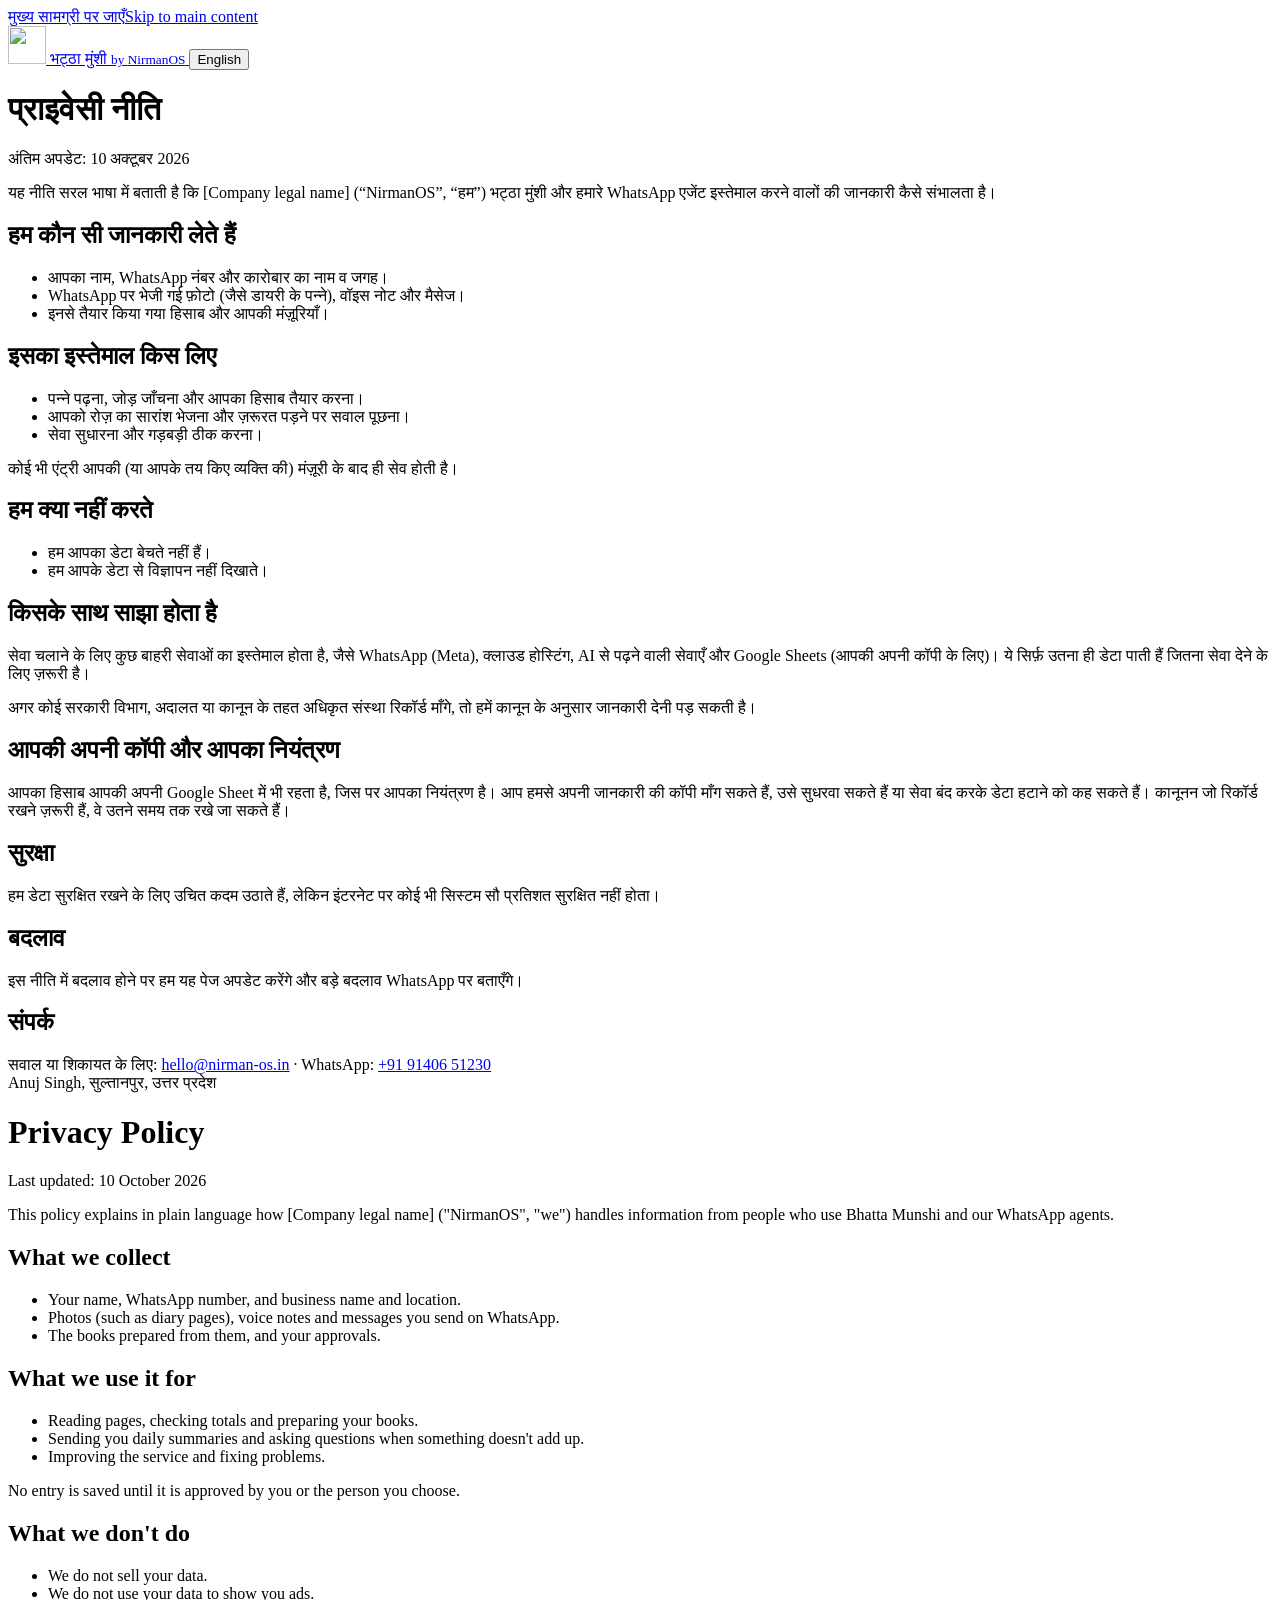
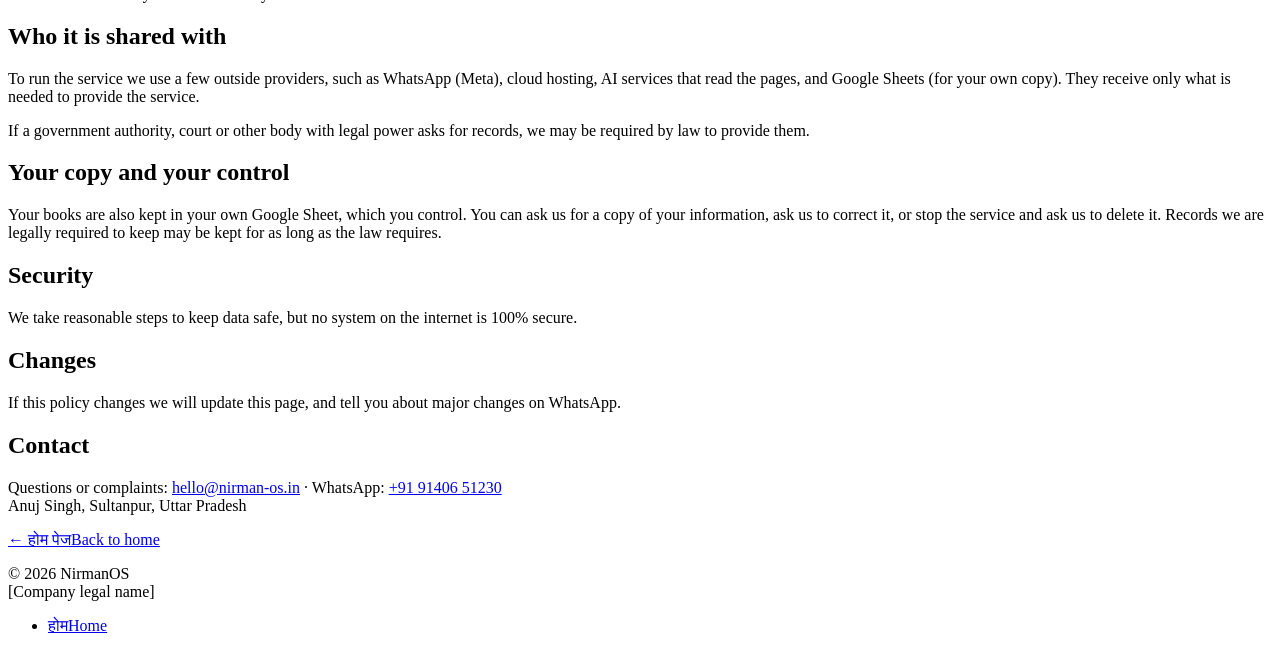
==== privacy.html @ cc859ff1 "Add files via upload" ====
<!doctype html>
<html lang="hi">
<head>
<meta charset="utf-8">
<meta name="viewport" content="width=device-width, initial-scale=1">
<title>Privacy Policy · Bhatta Munshi by NirmanOS</title>
<meta name="description" content="How NirmanOS handles the data of Bhatta Munshi users, in plain language.">
<link rel="canonical" href="https://nirman-os.in/privacy.html">
<link rel="icon" type="image/svg+xml" href="favicon.svg">
<meta property="og:type" content="website">
<meta property="og:site_name" content="NirmanOS">
<meta property="og:title" content="Privacy Policy · Bhatta Munshi by NirmanOS">
<meta property="og:url" content="https://nirman-os.in/privacy.html">
<meta property="og:image" content="https://nirman-os.in/og-image.png">
<link rel="preconnect" href="https://fonts.googleapis.com">
<link rel="preconnect" href="https://fonts.gstatic.com" crossorigin>
<link href="https://fonts.googleapis.com/css2?family=Noto+Sans+Devanagari:wght@400;600;700;800&display=swap" rel="stylesheet">
<link rel="stylesheet" href="style.css">
</head>
<body data-page-title-hi="प्राइवेसी नीति" data-page-title-en="Privacy Policy">
<a class="skip" href="#main"><span data-lang="hi">मुख्य सामग्री पर जाएँ</span><span data-lang="en">Skip to main content</span></a>
<header class="site-header">
  <nav class="container nav" aria-label="Main">
    <a class="brand" href="index.html" aria-label="Home">
      <img src="logo.svg" alt="" width="38" height="38">
      <span><span data-cfg="product">भट्ठा मुंशी</span> <small class="by">by <span data-cfg="company">NirmanOS</span></small></span>
    </a>
    <button id="lang-toggle" class="lang-toggle" type="button" aria-label="Switch to English">English</button>
  </nav>
</header>
<main id="main" class="doc">

<div data-lang="hi">
<h1>प्राइवेसी नीति</h1>
<p class="updated">अंतिम अपडेट: 10 अक्टूबर 2026</p>
<p>यह नीति सरल भाषा में बताती है कि <span data-cfg="legalName">[Company legal name]</span> (“NirmanOS”, “हम”) भट्ठा मुंशी और हमारे WhatsApp एजेंट इस्तेमाल करने वालों की जानकारी कैसे संभालता है।</p>
<h2>हम कौन सी जानकारी लेते हैं</h2>
<ul>
<li>आपका नाम, WhatsApp नंबर और कारोबार का नाम व जगह।</li>
<li>WhatsApp पर भेजी गई फ़ोटो (जैसे डायरी के पन्ने), वॉइस नोट और मैसेज।</li>
<li>इनसे तैयार किया गया हिसाब और आपकी मंज़ूरियाँ।</li>
</ul>
<h2>इसका इस्तेमाल किस लिए</h2>
<ul>
<li>पन्ने पढ़ना, जोड़ जाँचना और आपका हिसाब तैयार करना।</li>
<li>आपको रोज़ का सारांश भेजना और ज़रूरत पड़ने पर सवाल पूछना।</li>
<li>सेवा सुधारना और गड़बड़ी ठीक करना।</li>
</ul>
<p>कोई भी एंट्री आपकी (या आपके तय किए व्यक्ति की) मंज़ूरी के बाद ही सेव होती है।</p>
<h2>हम क्या नहीं करते</h2>
<ul>
<li>हम आपका डेटा बेचते नहीं हैं।</li>
<li>हम आपके डेटा से विज्ञापन नहीं दिखाते।</li>
</ul>
<h2>किसके साथ साझा होता है</h2>
<p>सेवा चलाने के लिए कुछ बाहरी सेवाओं का इस्तेमाल होता है, जैसे WhatsApp (Meta), क्लाउड होस्टिंग, AI से पढ़ने वाली सेवाएँ और Google Sheets (आपकी अपनी कॉपी के लिए)। ये सिर्फ़ उतना ही डेटा पाती हैं जितना सेवा देने के लिए ज़रूरी है।</p>
<p>अगर कोई सरकारी विभाग, अदालत या कानून के तहत अधिकृत संस्था रिकॉर्ड माँगे, तो हमें कानून के अनुसार जानकारी देनी पड़ सकती है।</p>
<h2>आपकी अपनी कॉपी और आपका नियंत्रण</h2>
<p>आपका हिसाब आपकी अपनी Google Sheet में भी रहता है, जिस पर आपका नियंत्रण है। आप हमसे अपनी जानकारी की कॉपी माँग सकते हैं, उसे सुधरवा सकते हैं या सेवा बंद करके डेटा हटाने को कह सकते हैं। कानूनन जो रिकॉर्ड रखने ज़रूरी हैं, वे उतने समय तक रखे जा सकते हैं।</p>
<h2>सुरक्षा</h2>
<p>हम डेटा सुरक्षित रखने के लिए उचित कदम उठाते हैं, लेकिन इंटरनेट पर कोई भी सिस्टम सौ प्रतिशत सुरक्षित नहीं होता।</p>
<h2>बदलाव</h2>
<p>इस नीति में बदलाव होने पर हम यह पेज अपडेट करेंगे और बड़े बदलाव WhatsApp पर बताएँगे।</p>
<h2>संपर्क</h2>
<p>सवाल या शिकायत के लिए: <a data-mail href="mailto:hello@nirman-os.in" data-cfg="email">hello@nirman-os.in</a> · WhatsApp: <a data-wa href="https://wa.me/919140651230" data-cfg="whatsapp">+91 91406 51230</a><br><span data-cfg="founder">Anuj Singh</span>, <span data-cfg="location">सुल्तानपुर, उत्तर प्रदेश</span></p>
</div>

<div data-lang="en">
<h1>Privacy Policy</h1>
<p class="updated">Last updated: 10 October 2026</p>
<p>This policy explains in plain language how <span data-cfg="legalName">[Company legal name]</span> ("NirmanOS", "we") handles information from people who use Bhatta Munshi and our WhatsApp agents.</p>
<h2>What we collect</h2>
<ul>
<li>Your name, WhatsApp number, and business name and location.</li>
<li>Photos (such as diary pages), voice notes and messages you send on WhatsApp.</li>
<li>The books prepared from them, and your approvals.</li>
</ul>
<h2>What we use it for</h2>
<ul>
<li>Reading pages, checking totals and preparing your books.</li>
<li>Sending you daily summaries and asking questions when something doesn't add up.</li>
<li>Improving the service and fixing problems.</li>
</ul>
<p>No entry is saved until it is approved by you or the person you choose.</p>
<h2>What we don't do</h2>
<ul>
<li>We do not sell your data.</li>
<li>We do not use your data to show you ads.</li>
</ul>
<h2>Who it is shared with</h2>
<p>To run the service we use a few outside providers, such as WhatsApp (Meta), cloud hosting, AI services that read the pages, and Google Sheets (for your own copy). They receive only what is needed to provide the service.</p>
<p>If a government authority, court or other body with legal power asks for records, we may be required by law to provide them.</p>
<h2>Your copy and your control</h2>
<p>Your books are also kept in your own Google Sheet, which you control. You can ask us for a copy of your information, ask us to correct it, or stop the service and ask us to delete it. Records we are legally required to keep may be kept for as long as the law requires.</p>
<h2>Security</h2>
<p>We take reasonable steps to keep data safe, but no system on the internet is 100% secure.</p>
<h2>Changes</h2>
<p>If this policy changes we will update this page, and tell you about major changes on WhatsApp.</p>
<h2>Contact</h2>
<p>Questions or complaints: <a data-mail href="mailto:hello@nirman-os.in" data-cfg="email">hello@nirman-os.in</a> · WhatsApp: <a data-wa href="https://wa.me/919140651230" data-cfg="whatsapp">+91 91406 51230</a><br><span data-cfg="founder">Anuj Singh</span>, <span data-cfg="location">Sultanpur, Uttar Pradesh</span></p>
</div>
<p><a href="index.html">← <span data-lang="hi">होम पेज</span><span data-lang="en">Back to home</span></a></p>
</main>
<footer class="site-footer">
  <div class="container footer-grid">
    <div>
      <div>© <span data-cfg="year">2026</span> <span data-cfg="company">NirmanOS</span></div>
      <div><span data-cfg="legalName">[Company legal name]</span></div>
    </div>
    <ul class="footer-links"><li><a href="index.html"><span data-lang="hi">होम</span><span data-lang="en">Home</span></a></li></ul>
  </div>
</footer>
<script src="script.js"></script>
</body>
</html>
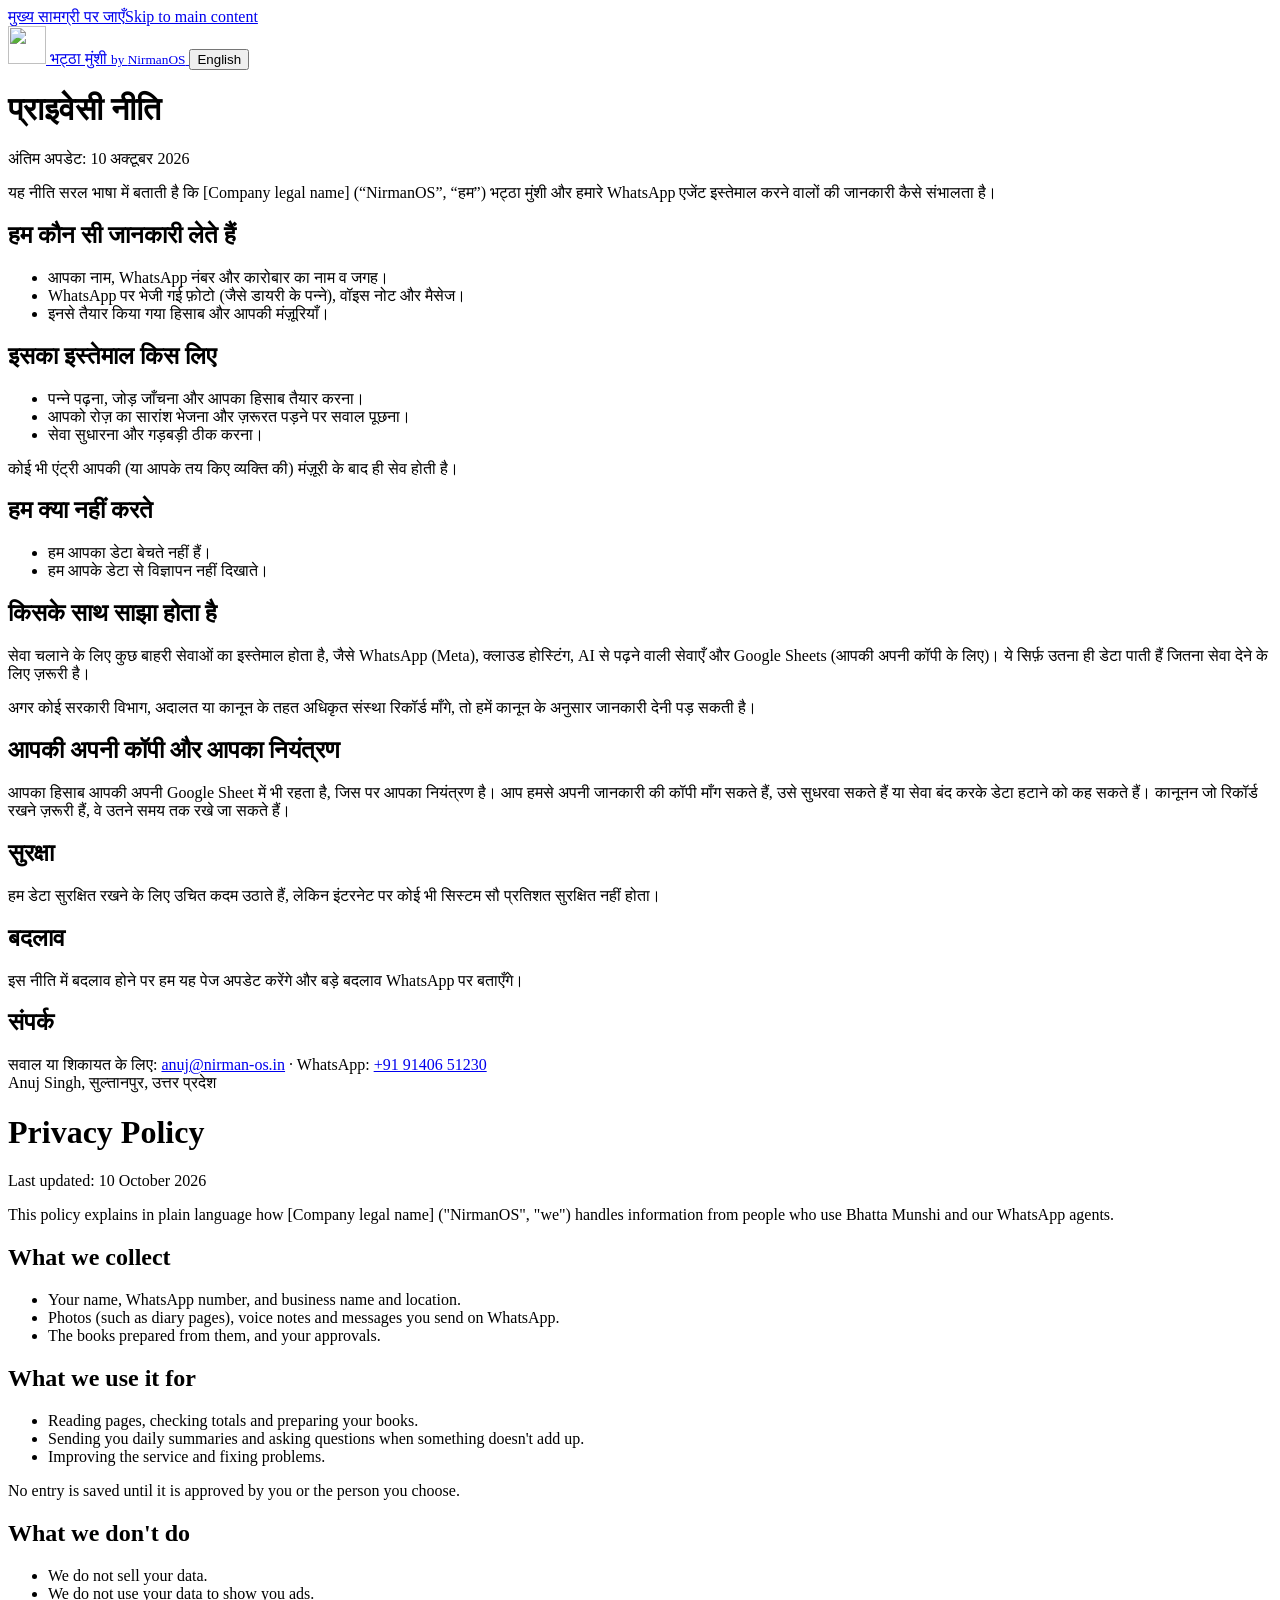
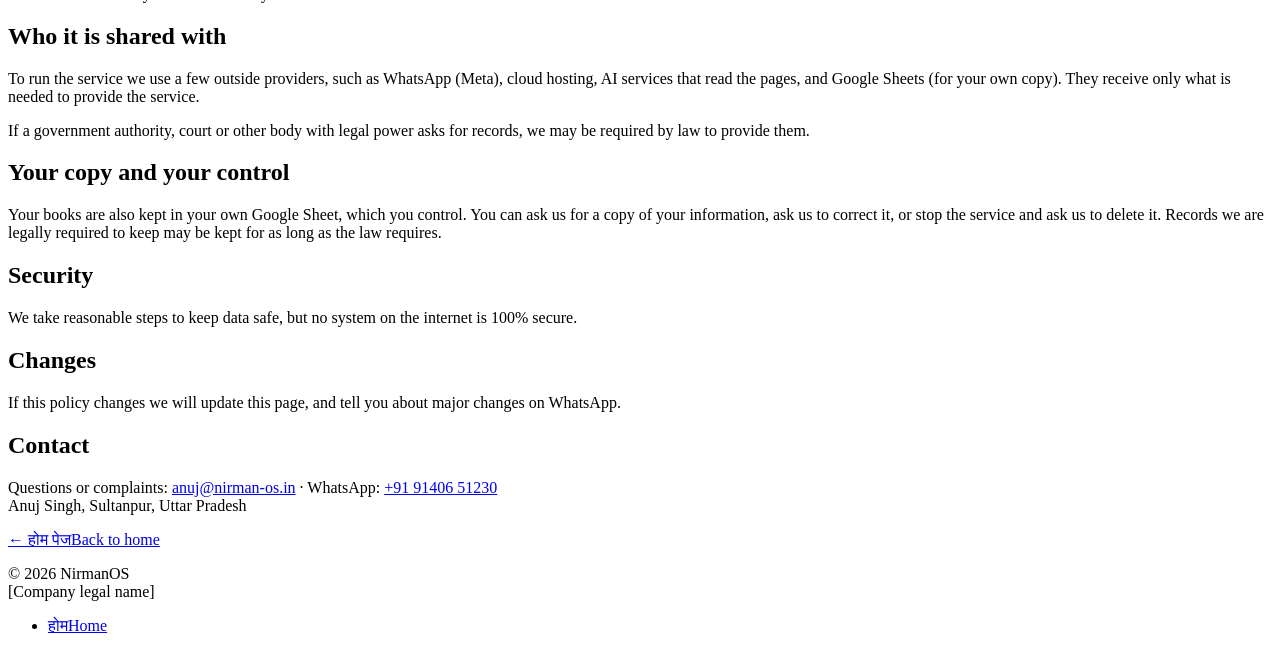
==== commit ec007687: "Add files via upload" ====
--- a/privacy.html
+++ b/privacy.html
@@ -62,7 +62,7 @@
 <h2>बदलाव</h2>
 <p>इस नीति में बदलाव होने पर हम यह पेज अपडेट करेंगे और बड़े बदलाव WhatsApp पर बताएँगे।</p>
 <h2>संपर्क</h2>
-<p>सवाल या शिकायत के लिए: <a data-mail href="mailto:hello@nirman-os.in" data-cfg="email">hello@nirman-os.in</a> · WhatsApp: <a data-wa href="https://wa.me/919140651230" data-cfg="whatsapp">+91 91406 51230</a><br><span data-cfg="founder">Anuj Singh</span>, <span data-cfg="location">सुल्तानपुर, उत्तर प्रदेश</span></p>
+<p>सवाल या शिकायत के लिए: <a data-mail href="mailto:anuj@nirman-os.in" data-cfg="email">anuj@nirman-os.in</a> · WhatsApp: <a data-wa href="https://wa.me/919140651230" data-cfg="whatsapp">+91 91406 51230</a><br><span data-cfg="founder">Anuj Singh</span>, <span data-cfg="location">सुल्तानपुर, उत्तर प्रदेश</span></p>
 </div>
 
 <div data-lang="en">
@@ -97,7 +97,7 @@
 <h2>Changes</h2>
 <p>If this policy changes we will update this page, and tell you about major changes on WhatsApp.</p>
 <h2>Contact</h2>
-<p>Questions or complaints: <a data-mail href="mailto:hello@nirman-os.in" data-cfg="email">hello@nirman-os.in</a> · WhatsApp: <a data-wa href="https://wa.me/919140651230" data-cfg="whatsapp">+91 91406 51230</a><br><span data-cfg="founder">Anuj Singh</span>, <span data-cfg="location">Sultanpur, Uttar Pradesh</span></p>
+<p>Questions or complaints: <a data-mail href="mailto:anuj@nirman-os.in" data-cfg="email">anuj@nirman-os.in</a> · WhatsApp: <a data-wa href="https://wa.me/919140651230" data-cfg="whatsapp">+91 91406 51230</a><br><span data-cfg="founder">Anuj Singh</span>, <span data-cfg="location">Sultanpur, Uttar Pradesh</span></p>
 </div>
 <p><a href="index.html">← <span data-lang="hi">होम पेज</span><span data-lang="en">Back to home</span></a></p>
 </main>
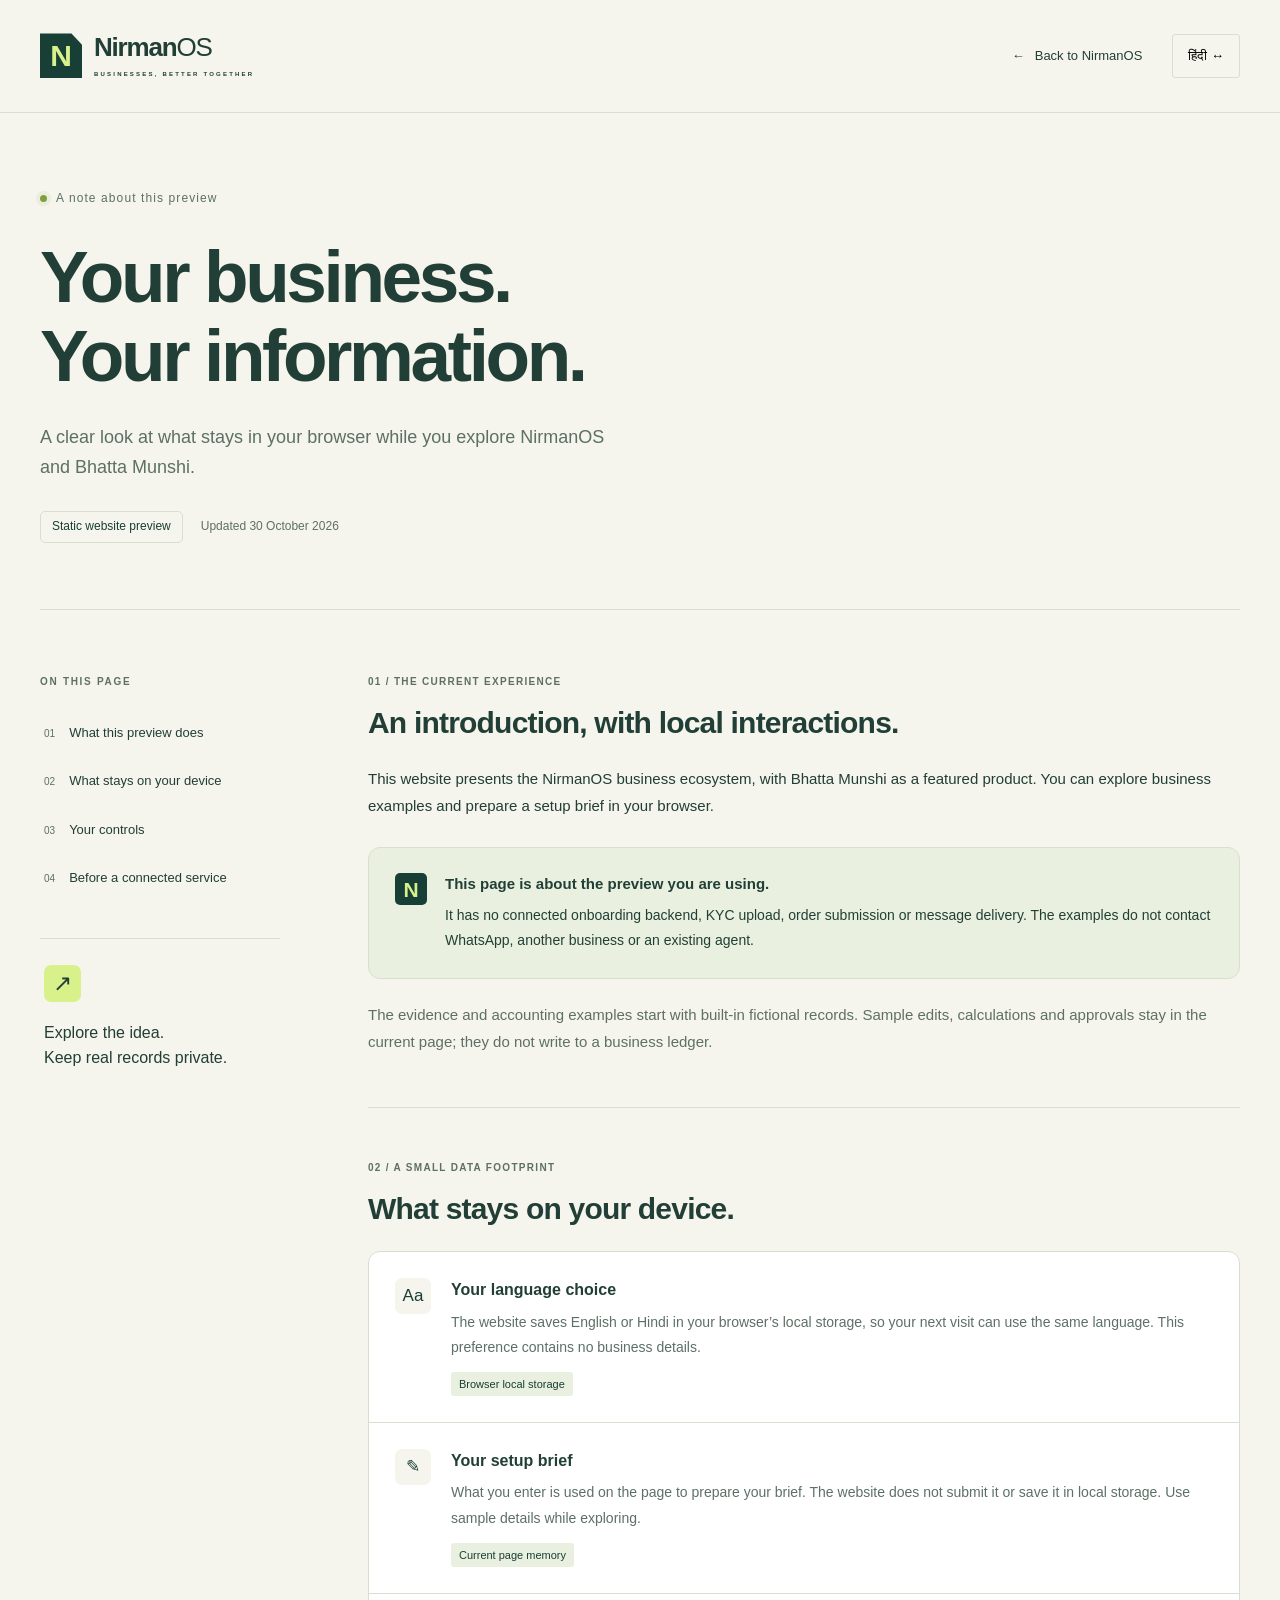
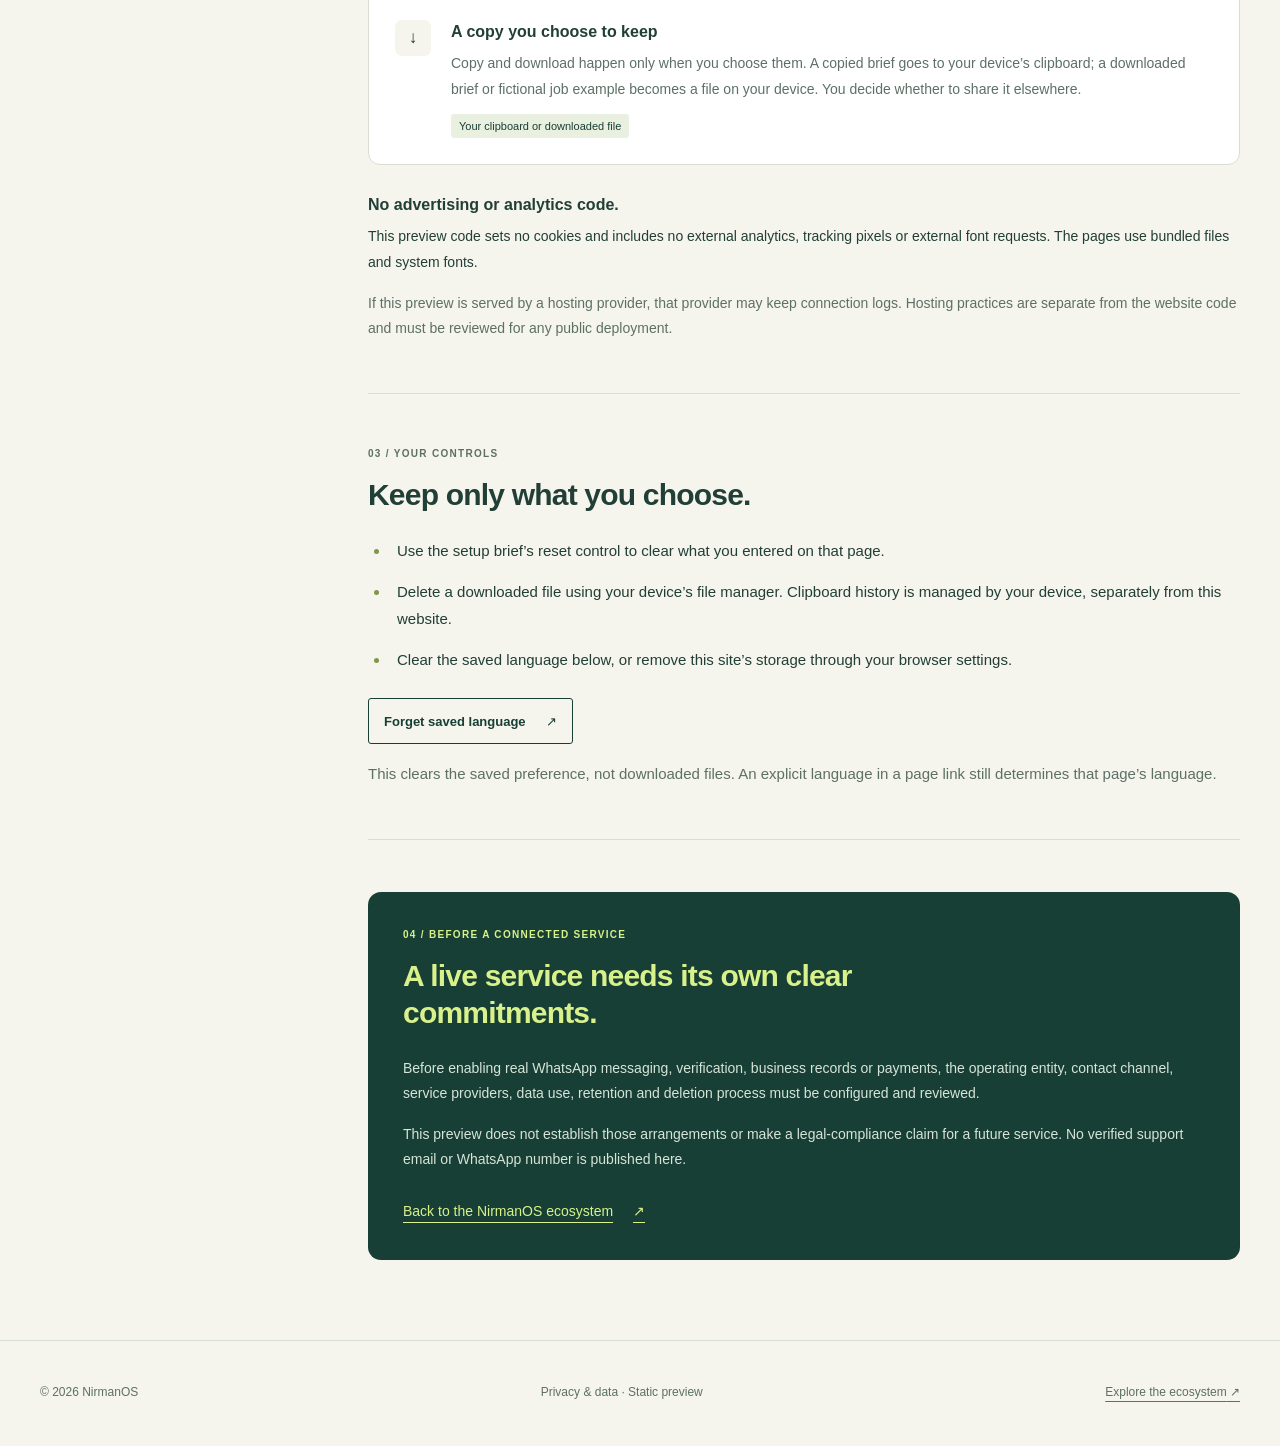
==== commit 75921981: "Add files via upload" ====
--- a/privacy.html
+++ b/privacy.html
@@ -1,115 +1,96 @@
 <!doctype html>
-<html lang="hi">
+<html lang="en">
 <head>
-<meta charset="utf-8">
-<meta name="viewport" content="width=device-width, initial-scale=1">
-<title>Privacy Policy · Bhatta Munshi by NirmanOS</title>
-<meta name="description" content="How NirmanOS handles the data of Bhatta Munshi users, in plain language.">
-<link rel="canonical" href="https://nirman-os.in/privacy.html">
-<link rel="icon" type="image/svg+xml" href="favicon.svg">
-<meta property="og:type" content="website">
-<meta property="og:site_name" content="NirmanOS">
-<meta property="og:title" content="Privacy Policy · Bhatta Munshi by NirmanOS">
-<meta property="og:url" content="https://nirman-os.in/privacy.html">
-<meta property="og:image" content="https://nirman-os.in/og-image.png">
-<link rel="preconnect" href="https://fonts.googleapis.com">
-<link rel="preconnect" href="https://fonts.gstatic.com" crossorigin>
-<link href="https://fonts.googleapis.com/css2?family=Noto+Sans+Devanagari:wght@400;600;700;800&display=swap" rel="stylesheet">
-<link rel="stylesheet" href="style.css">
+  <meta charset="utf-8">
+  <meta name="viewport" content="width=device-width, initial-scale=1">
+  <meta name="description" content="A plain-language guide to data in the NirmanOS static preview: a saved language preference, local setup briefs and fictional examples.">
+  <meta name="theme-color" content="#173f35">
+  <title>Privacy &amp; your data · NirmanOS</title>
+  <link rel="icon" type="image/svg+xml" href="favicon.svg">
+  <link rel="stylesheet" href="privacy.css">
+  <script src="privacy.js" defer></script>
 </head>
-<body data-page-title-hi="प्राइवेसी नीति" data-page-title-en="Privacy Policy">
-<a class="skip" href="#main"><span data-lang="hi">मुख्य सामग्री पर जाएँ</span><span data-lang="en">Skip to main content</span></a>
-<header class="site-header">
-  <nav class="container nav" aria-label="Main">
-    <a class="brand" href="index.html" aria-label="Home">
-      <img src="logo.svg" alt="" width="38" height="38">
-      <span><span data-cfg="product">भट्ठा मुंशी</span> <small class="by">by <span data-cfg="company">NirmanOS</span></small></span>
-    </a>
-    <button id="lang-toggle" class="lang-toggle" type="button" aria-label="Switch to English">English</button>
-  </nav>
-</header>
-<main id="main" class="doc">
+<body>
+  <a class="skip-link" href="#main"><span data-lang="en">Skip to content</span><span data-lang="hi">मुख्य सामग्री पर जाएँ</span></a>
+  <header class="site-header">
+    <div class="header-inner">
+      <a class="brand" href="index.html?lang=en" data-home aria-label="NirmanOS home">
+        <span class="brand-mark" aria-hidden="true">N</span>
+        <span class="brand-word">Nirman<span>OS</span><small data-lang="en">BUSINESSES, BETTER TOGETHER</small><small data-lang="hi">साथ बढ़ें, कारोबार बढ़ाएँ</small></span>
+      </a>
+      <nav class="header-actions" aria-label="Page navigation" data-nav-label>
+        <a class="home-link" href="index.html?lang=en" data-home><span aria-hidden="true">←</span> <span data-lang="en">Back to NirmanOS</span><span data-lang="hi">NirmanOS पर लौटें</span></a>
+        <button id="lang-toggle" class="language-button" type="button" aria-label="हिंदी में देखें">हिंदी <span aria-hidden="true">↔</span></button>
+      </nav>
+    </div>
+  </header>
 
-<div data-lang="hi">
-<h1>प्राइवेसी नीति</h1>
-<p class="updated">अंतिम अपडेट: 10 अक्टूबर 2026</p>
-<p>यह नीति सरल भाषा में बताती है कि <span data-cfg="legalName">[Company legal name]</span> (“NirmanOS”, “हम”) भट्ठा मुंशी और हमारे WhatsApp एजेंट इस्तेमाल करने वालों की जानकारी कैसे संभालता है।</p>
-<h2>हम कौन सी जानकारी लेते हैं</h2>
-<ul>
-<li>आपका नाम, WhatsApp नंबर और कारोबार का नाम व जगह।</li>
-<li>WhatsApp पर भेजी गई फ़ोटो (जैसे डायरी के पन्ने), वॉइस नोट और मैसेज।</li>
-<li>इनसे तैयार किया गया हिसाब और आपकी मंज़ूरियाँ।</li>
-</ul>
-<h2>इसका इस्तेमाल किस लिए</h2>
-<ul>
-<li>पन्ने पढ़ना, जोड़ जाँचना और आपका हिसाब तैयार करना।</li>
-<li>आपको रोज़ का सारांश भेजना और ज़रूरत पड़ने पर सवाल पूछना।</li>
-<li>सेवा सुधारना और गड़बड़ी ठीक करना।</li>
-</ul>
-<p>कोई भी एंट्री आपकी (या आपके तय किए व्यक्ति की) मंज़ूरी के बाद ही सेव होती है।</p>
-<h2>हम क्या नहीं करते</h2>
-<ul>
-<li>हम आपका डेटा बेचते नहीं हैं।</li>
-<li>हम आपके डेटा से विज्ञापन नहीं दिखाते।</li>
-</ul>
-<h2>किसके साथ साझा होता है</h2>
-<p>सेवा चलाने के लिए कुछ बाहरी सेवाओं का इस्तेमाल होता है, जैसे WhatsApp (Meta), क्लाउड होस्टिंग, AI से पढ़ने वाली सेवाएँ और Google Sheets (आपकी अपनी कॉपी के लिए)। ये सिर्फ़ उतना ही डेटा पाती हैं जितना सेवा देने के लिए ज़रूरी है।</p>
-<p>अगर कोई सरकारी विभाग, अदालत या कानून के तहत अधिकृत संस्था रिकॉर्ड माँगे, तो हमें कानून के अनुसार जानकारी देनी पड़ सकती है।</p>
-<h2>आपकी अपनी कॉपी और आपका नियंत्रण</h2>
-<p>आपका हिसाब आपकी अपनी Google Sheet में भी रहता है, जिस पर आपका नियंत्रण है। आप हमसे अपनी जानकारी की कॉपी माँग सकते हैं, उसे सुधरवा सकते हैं या सेवा बंद करके डेटा हटाने को कह सकते हैं। कानूनन जो रिकॉर्ड रखने ज़रूरी हैं, वे उतने समय तक रखे जा सकते हैं।</p>
-<h2>सुरक्षा</h2>
-<p>हम डेटा सुरक्षित रखने के लिए उचित कदम उठाते हैं, लेकिन इंटरनेट पर कोई भी सिस्टम सौ प्रतिशत सुरक्षित नहीं होता।</p>
-<h2>बदलाव</h2>
-<p>इस नीति में बदलाव होने पर हम यह पेज अपडेट करेंगे और बड़े बदलाव WhatsApp पर बताएँगे।</p>
-<h2>संपर्क</h2>
-<p>सवाल या शिकायत के लिए: <a data-mail href="mailto:anuj@nirman-os.in" data-cfg="email">anuj@nirman-os.in</a> · WhatsApp: <a data-wa href="https://wa.me/919140651230" data-cfg="whatsapp">+91 91406 51230</a><br><span data-cfg="founder">Anuj Singh</span>, <span data-cfg="location">सुल्तानपुर, उत्तर प्रदेश</span></p>
-</div>
+  <main id="main" class="page-shell">
+    <section class="intro" aria-labelledby="page-title">
+      <p class="eyebrow"><span class="status-dot" aria-hidden="true"></span><span data-lang="en">A note about this preview</span><span data-lang="hi">इस पूर्वावलोकन के बारे में</span></p>
+      <h1 id="page-title"><span data-lang="en">Your business.<br>Your information.</span><span data-lang="hi">आपका कारोबार।<br>आपकी जानकारी।</span></h1>
+      <p class="intro-copy"><span data-lang="en">A clear look at what stays in your browser while you explore NirmanOS and Bhatta Munshi.</span><span data-lang="hi">NirmanOS और भट्ठा मुंशी को देखते समय कौन सी जानकारी आपके ब्राउज़र में रहती है—सीधी, सरल भाषा में।</span></p>
+      <div class="intro-meta"><span class="preview-tag"><span data-lang="en">Static website preview</span><span data-lang="hi">वेबसाइट का स्थिर पूर्वावलोकन</span></span><span data-lang="en">Updated 30 October 2026</span><span data-lang="hi">अपडेट: 30 अक्टूबर 2026</span></div>
+    </section>
 
-<div data-lang="en">
-<h1>Privacy Policy</h1>
-<p class="updated">Last updated: 10 October 2026</p>
-<p>This policy explains in plain language how <span data-cfg="legalName">[Company legal name]</span> ("NirmanOS", "we") handles information from people who use Bhatta Munshi and our WhatsApp agents.</p>
-<h2>What we collect</h2>
-<ul>
-<li>Your name, WhatsApp number, and business name and location.</li>
-<li>Photos (such as diary pages), voice notes and messages you send on WhatsApp.</li>
-<li>The books prepared from them, and your approvals.</li>
-</ul>
-<h2>What we use it for</h2>
-<ul>
-<li>Reading pages, checking totals and preparing your books.</li>
-<li>Sending you daily summaries and asking questions when something doesn't add up.</li>
-<li>Improving the service and fixing problems.</li>
-</ul>
-<p>No entry is saved until it is approved by you or the person you choose.</p>
-<h2>What we don't do</h2>
-<ul>
-<li>We do not sell your data.</li>
-<li>We do not use your data to show you ads.</li>
-</ul>
-<h2>Who it is shared with</h2>
-<p>To run the service we use a few outside providers, such as WhatsApp (Meta), cloud hosting, AI services that read the pages, and Google Sheets (for your own copy). They receive only what is needed to provide the service.</p>
-<p>If a government authority, court or other body with legal power asks for records, we may be required by law to provide them.</p>
-<h2>Your copy and your control</h2>
-<p>Your books are also kept in your own Google Sheet, which you control. You can ask us for a copy of your information, ask us to correct it, or stop the service and ask us to delete it. Records we are legally required to keep may be kept for as long as the law requires.</p>
-<h2>Security</h2>
-<p>We take reasonable steps to keep data safe, but no system on the internet is 100% secure.</p>
-<h2>Changes</h2>
-<p>If this policy changes we will update this page, and tell you about major changes on WhatsApp.</p>
-<h2>Contact</h2>
-<p>Questions or complaints: <a data-mail href="mailto:anuj@nirman-os.in" data-cfg="email">anuj@nirman-os.in</a> · WhatsApp: <a data-wa href="https://wa.me/919140651230" data-cfg="whatsapp">+91 91406 51230</a><br><span data-cfg="founder">Anuj Singh</span>, <span data-cfg="location">Sultanpur, Uttar Pradesh</span></p>
-</div>
-<p><a href="index.html">← <span data-lang="hi">होम पेज</span><span data-lang="en">Back to home</span></a></p>
-</main>
-<footer class="site-footer">
-  <div class="container footer-grid">
-    <div>
-      <div>© <span data-cfg="year">2026</span> <span data-cfg="company">NirmanOS</span></div>
-      <div><span data-cfg="legalName">[Company legal name]</span></div>
+    <div class="content-layout">
+      <aside class="page-guide" aria-label="On this page" data-guide-label>
+        <p class="guide-title"><span data-lang="en">ON THIS PAGE</span><span data-lang="hi">इस पेज पर</span></p>
+        <nav aria-label="Privacy sections" data-section-nav-label>
+          <a href="#preview"><span class="guide-number">01</span><span data-lang="en">What this preview does</span><span data-lang="hi">यह पूर्वावलोकन क्या करता है</span></a>
+          <a href="#data"><span class="guide-number">02</span><span data-lang="en">What stays on your device</span><span data-lang="hi">आपके डिवाइस में क्या रहता है</span></a>
+          <a href="#control"><span class="guide-number">03</span><span data-lang="en">Your controls</span><span data-lang="hi">आपके हाथ में नियंत्रण</span></a>
+          <a href="#future"><span class="guide-number">04</span><span data-lang="en">Before a connected service</span><span data-lang="hi">सेवा जुड़ने से पहले</span></a>
+        </nav>
+        <div class="guide-note"><span class="note-symbol" aria-hidden="true">↗</span><p><span data-lang="en">Explore the idea.<br>Keep real records private.</span><span data-lang="hi">विचार को समझें।<br>असली रिकॉर्ड निजी रखें।</span></p></div>
+      </aside>
+
+      <div class="article-content">
+        <section id="preview" class="content-section" aria-labelledby="preview-title">
+          <p class="section-kicker"><span data-lang="en">01 / THE CURRENT EXPERIENCE</span><span data-lang="hi">01 / अभी का अनुभव</span></p>
+          <h2 id="preview-title"><span data-lang="en">An introduction, with local interactions.</span><span data-lang="hi">एक परिचय, जिसमें आप खुद आज़मा सकते हैं।</span></h2>
+          <p><span data-lang="en">This website presents the NirmanOS business ecosystem, with Bhatta Munshi as a featured product. You can explore business examples and prepare a setup brief in your browser.</span><span data-lang="hi">यह वेबसाइट NirmanOS के कारोबारी नेटवर्क का परिचय देती है, जिसमें भट्ठा मुंशी को विशेष रूप से दिखाया गया है। आप कारोबार के उदाहरण देख सकते हैं और अपने ब्राउज़र में शुरुआत की रूपरेखा बना सकते हैं।</span></p>
+          <div class="scope-card">
+            <span class="scope-icon" aria-hidden="true">N</span>
+            <div><h3><span data-lang="en">This page is about the preview you are using.</span><span data-lang="hi">यह जानकारी इसी पूर्वावलोकन के लिए है।</span></h3><p><span data-lang="en">It has no connected onboarding backend, KYC upload, order submission or message delivery. The examples do not contact WhatsApp, another business or an existing agent.</span><span data-lang="hi">इसमें कोई जुड़ा हुआ पंजीकरण सर्वर, KYC दस्तावेज़ अपलोड, ऑर्डर भेजने या संदेश पहुँचाने की सेवा नहीं है। इसके उदाहरण WhatsApp, किसी दूसरे कारोबार या पहले से बने एजेंट से संपर्क नहीं करते।</span></p></div>
+          </div>
+          <p class="muted"><span data-lang="en">The evidence and accounting examples start with built-in fictional records. Sample edits, calculations and approvals stay in the current page; they do not write to a business ledger.</span><span data-lang="hi">सबूत और हिसाब के उदाहरण साथ दिए गए काल्पनिक रिकॉर्ड से शुरू होते हैं। उदाहरण में बदलाव, जोड़ और मंज़ूरी इसी खुले पेज में रहते हैं; वे किसी कारोबार के खाते में नहीं लिखे जाते।</span></p>
+        </section>
+
+        <section id="data" class="content-section" aria-labelledby="data-title">
+          <p class="section-kicker"><span data-lang="en">02 / A SMALL DATA FOOTPRINT</span><span data-lang="hi">02 / सीमित स्थानीय जानकारी</span></p>
+          <h2 id="data-title"><span data-lang="en">What stays on your device.</span><span data-lang="hi">आपके डिवाइस में क्या रहता है।</span></h2>
+          <div class="data-list">
+            <article class="data-row"><span class="data-icon" aria-hidden="true">Aa</span><div><h3><span data-lang="en">Your language choice</span><span data-lang="hi">आपकी भाषा का चुनाव</span></h3><p><span data-lang="en">The website saves English or Hindi in your browser’s local storage, so your next visit can use the same language. This preference contains no business details.</span><span data-lang="hi">वेबसाइट अंग्रेज़ी या हिंदी का चुनाव आपके ब्राउज़र के स्थानीय स्टोरेज में रखती है, ताकि अगली बार वही भाषा दिखे। इसमें कारोबार की कोई जानकारी नहीं होती।</span></p><span class="data-location"><span data-lang="en">Browser local storage</span><span data-lang="hi">ब्राउज़र का स्थानीय स्टोरेज</span></span></div></article>
+            <article class="data-row"><span class="data-icon" aria-hidden="true">✎</span><div><h3><span data-lang="en">Your setup brief</span><span data-lang="hi">शुरुआत की आपकी रूपरेखा</span></h3><p><span data-lang="en">What you enter is used on the page to prepare your brief. The website does not submit it or save it in local storage. Use sample details while exploring.</span><span data-lang="hi">आप जो भरते हैं, उससे इसी पेज पर आपकी रूपरेखा तैयार होती है। वेबसाइट इसे कहीं भेजती नहीं और स्थानीय स्टोरेज में सेव नहीं करती। आज़माते समय काल्पनिक जानकारी भरें।</span></p><span class="data-location"><span data-lang="en">Current page memory</span><span data-lang="hi">खुले हुए पेज की मेमोरी</span></span></div></article>
+            <article class="data-row"><span class="data-icon" aria-hidden="true">↓</span><div><h3><span data-lang="en">A copy you choose to keep</span><span data-lang="hi">वह कॉपी जिसे आप रखना चाहें</span></h3><p><span data-lang="en">Copy and download happen only when you choose them. A copied brief goes to your device’s clipboard; a downloaded brief or fictional job example becomes a file on your device. You decide whether to share it elsewhere.</span><span data-lang="hi">कॉपी या डाउनलोड तभी होता है जब आप उसका बटन चुनते हैं। कॉपी की गई रूपरेखा आपके डिवाइस के क्लिपबोर्ड में जाती है; डाउनलोड की गई रूपरेखा या काल्पनिक काम का उदाहरण आपके डिवाइस में फ़ाइल बनता है। आगे उसे साझा करना आपका फैसला है।</span></p><span class="data-location"><span data-lang="en">Your clipboard or downloaded file</span><span data-lang="hi">आपका क्लिपबोर्ड या डाउनलोड की गई फ़ाइल</span></span></div></article>
+          </div>
+          <div class="plain-note"><h3><span data-lang="en">No advertising or analytics code.</span><span data-lang="hi">विज्ञापन या गतिविधि मापने वाला कोड नहीं है।</span></h3><p><span data-lang="en">This preview code sets no cookies and includes no external analytics, tracking pixels or external font requests. The pages use bundled files and system fonts.</span><span data-lang="hi">यह पूर्वावलोकन कुकी नहीं बनाता। इसमें बाहरी एनालिटिक्स, ट्रैकिंग पिक्सल या बाहर से फ़ॉन्ट मँगाने की सुविधा नहीं है। पेज साथ दी गई फ़ाइलों और डिवाइस के फ़ॉन्ट इस्तेमाल करते हैं।</span></p><p class="muted"><span data-lang="en">If this preview is served by a hosting provider, that provider may keep connection logs. Hosting practices are separate from the website code and must be reviewed for any public deployment.</span><span data-lang="hi">अगर इसे कोई होस्टिंग सेवा उपलब्ध कराती है, तो वह कनेक्शन के लॉग रख सकती है। होस्टिंग की व्यवस्था वेबसाइट के कोड से अलग है; सार्वजनिक रूप से जारी करने से पहले उसकी समीक्षा ज़रूरी होगी।</span></p></div>
+        </section>
+
+        <section id="control" class="content-section" aria-labelledby="control-title">
+          <p class="section-kicker"><span data-lang="en">03 / YOUR CONTROLS</span><span data-lang="hi">03 / आपके हाथ में नियंत्रण</span></p>
+          <h2 id="control-title"><span data-lang="en">Keep only what you choose.</span><span data-lang="hi">उतना ही रखें जितना आप चाहें।</span></h2>
+          <ul class="control-list">
+            <li><span data-lang="en">Use the setup brief’s reset control to clear what you entered on that page.</span><span data-lang="hi">रूपरेखा वाले पेज पर रीसेट चुनकर भरी हुई जानकारी साफ़ करें।</span></li>
+            <li><span data-lang="en">Delete a downloaded file using your device’s file manager. Clipboard history is managed by your device, separately from this website.</span><span data-lang="hi">डाउनलोड की गई फ़ाइल को अपने डिवाइस के फ़ाइल मैनेजर से मिटाएँ। क्लिपबोर्ड का इतिहास आपका डिवाइस संभालता है, यह वेबसाइट नहीं।</span></li>
+            <li><span data-lang="en">Clear the saved language below, or remove this site’s storage through your browser settings.</span><span data-lang="hi">नीचे दिए बटन से सेव की गई भाषा हटाएँ, या ब्राउज़र की सेटिंग से इस साइट का स्टोरेज साफ़ करें।</span></li>
+          </ul>
+          <div class="preference-control"><button id="forget-language" class="secondary-button" type="button"><span data-lang="en">Forget saved language</span><span data-lang="hi">सेव की गई भाषा हटाएँ</span><span aria-hidden="true">↗</span></button><p id="preference-status" role="status" aria-live="polite"></p></div>
+          <p class="muted"><span data-lang="en">This clears the saved preference, not downloaded files. An explicit language in a page link still determines that page’s language.</span><span data-lang="hi">इससे सेव किया हुआ भाषा-चुनाव हटता है, डाउनलोड की गई फ़ाइलें नहीं। किसी पेज के लिंक में भाषा दी हो, तो वह पेज उसी भाषा में खुलेगा।</span></p>
+        </section>
+
+        <section id="future" class="future-section" aria-labelledby="future-title">
+          <p class="section-kicker"><span data-lang="en">04 / BEFORE A CONNECTED SERVICE</span><span data-lang="hi">04 / सेवा जुड़ने से पहले</span></p>
+          <h2 id="future-title"><span data-lang="en">A live service needs its own clear commitments.</span><span data-lang="hi">असली सेवा के लिए स्पष्ट जिम्मेदारियाँ तय होंगी।</span></h2>
+          <p><span data-lang="en">Before enabling real WhatsApp messaging, verification, business records or payments, the operating entity, contact channel, service providers, data use, retention and deletion process must be configured and reviewed.</span><span data-lang="hi">असली WhatsApp संदेश, सत्यापन, कारोबारी रिकॉर्ड या भुगतान जोड़ने से पहले सेवा चलाने वाली संस्था, संपर्क माध्यम, सेवा प्रदाता, जानकारी का उपयोग, उसे रखने की अवधि और हटाने की प्रक्रिया तय करके उनकी समीक्षा करनी होगी।</span></p>
+          <p><span data-lang="en">This preview does not establish those arrangements or make a legal-compliance claim for a future service. No verified support email or WhatsApp number is published here.</span><span data-lang="hi">यह पूर्वावलोकन वे व्यवस्थाएँ लागू नहीं करता और भविष्य की सेवा के कानूनी अनुपालन का दावा नहीं करता। यहाँ कोई सत्यापित सहायता ईमेल या WhatsApp नंबर प्रकाशित नहीं है।</span></p>
+          <a class="return-link" href="index.html?lang=en" data-home><span data-lang="en">Back to the NirmanOS ecosystem</span><span data-lang="hi">NirmanOS के कारोबारी नेटवर्क पर लौटें</span><span aria-hidden="true">↗</span></a>
+        </section>
+      </div>
     </div>
-    <ul class="footer-links"><li><a href="index.html"><span data-lang="hi">होम</span><span data-lang="en">Home</span></a></li></ul>
-  </div>
-</footer>
-<script src="script.js"></script>
+  </main>
+
+  <footer class="site-footer"><div class="footer-inner"><p>© 2026 NirmanOS</p><p><span data-lang="en">Privacy &amp; data · Static preview</span><span data-lang="hi">निजता और जानकारी · स्थिर पूर्वावलोकन</span></p><a href="index.html?lang=en" data-home><span data-lang="en">Explore the ecosystem</span><span data-lang="hi">कारोबारी नेटवर्क देखें</span><span aria-hidden="true"> ↗</span></a></div></footer>
 </body>
 </html>
--- a/privacy.css
+++ b/privacy.css
@@ -0,0 +1,8 @@
+:root{color-scheme:light;--forest:#173f35;--cream:#f5f4ed;--lime:#d9f18b;--ink:#213f36;--muted:#5d7066;--line:#d8dfd1;--soft:#eaf0df;--white:#fff;--font:"Segoe UI","Nirmala UI",Arial,sans-serif;font-family:var(--font);color:var(--ink);background:var(--cream);font-synthesis:none}
+*{box-sizing:border-box}html{scroll-behavior:smooth;scroll-padding-top:120px}body{margin:0;line-height:1.65}html[lang=en] [data-lang=hi],html[lang=hi] [data-lang=en]{display:none}button,a{-webkit-tap-highlight-color:transparent}a{color:inherit}button{font:inherit}button,a{touch-action:manipulation}:focus-visible{outline:3px solid #63872f;outline-offset:5px}a,button{border-radius:3px}p,h1,h2,h3{margin:0}button{cursor:pointer}.skip-link{position:fixed;top:-100px;left:16px;z-index:10;padding:12px 18px;background:var(--forest);color:var(--white)}.skip-link:focus{top:12px}.site-header{border-bottom:1px solid var(--line);background:var(--cream)}.header-inner,.page-shell,.footer-inner{width:min(1216px,calc(100% - 80px));margin-inline:auto}.header-inner{min-height:112px;display:flex;align-items:center;justify-content:space-between;gap:30px}.brand{display:inline-flex;align-items:center;gap:12px;text-decoration:none;flex-shrink:0}.brand-mark{height:45px;width:42px;background:var(--forest);color:var(--lime);display:grid;place-items:center;font-weight:800;font-size:30px;line-height:1;clip-path:polygon(0 0,75% 0,100% 25%,100% 100%,0 100%)}.brand-word{font-size:26px;font-weight:700;line-height:1.15;letter-spacing:-1.2px}.brand-word>span{font-weight:400}.brand-word small{display:block;margin-top:7px;font-size:6px;line-height:1.5;letter-spacing:2.2px;font-weight:600}.header-actions{display:flex;align-items:center;gap:30px}.home-link{font-size:13px;text-decoration:none;display:inline-flex;gap:10px;align-items:center}.home-link:hover{text-decoration:underline;text-underline-offset:5px}.language-button{background:transparent;border:1px solid var(--line);padding:9px 15px;min-height:44px;font-size:13px;display:flex;align-items:center;gap:15px}.language-button:hover{background:var(--soft)}.intro{padding:76px 0 66px;border-bottom:1px solid var(--line)}.eyebrow{display:flex;align-items:center;gap:9px;color:var(--muted);font-size:12px;letter-spacing:1.1px}.status-dot{width:7px;height:7px;border-radius:50%;background:#819d40;box-shadow:0 0 0 4px #e9efdc}h1{font-size:clamp(44px,5.7vw,76px);line-height:1.09;letter-spacing:-3.4px;font-weight:570;margin-top:28px}html[lang=hi] h1{letter-spacing:-1.6px;line-height:1.3;font-size:clamp(38px,5.1vw,66px)}.intro-copy{font-size:18px;line-height:1.7;max-width:580px;color:var(--muted);margin-top:26px}.intro-meta{display:flex;align-items:center;flex-wrap:wrap;gap:18px;margin-top:28px;font-size:12px;color:var(--muted)}.preview-tag{display:inline-block;padding:5px 11px;border:1px solid var(--line);border-radius:5px;color:var(--forest)}.content-layout{display:grid;grid-template-columns:240px minmax(0,1fr);gap:88px;padding:64px 0 80px}.page-guide{align-self:start;position:sticky;top:34px}.guide-title{font-size:10px;font-weight:650;letter-spacing:1.7px;color:var(--muted);margin-bottom:21px}.page-guide nav{display:flex;flex-direction:column;gap:4px}.page-guide nav a{display:flex;gap:14px;align-items:baseline;text-decoration:none;font-size:13px;line-height:1.55;padding:12px 4px}.page-guide nav a:hover{color:#456c21;text-decoration:underline;text-underline-offset:4px}.guide-number{font-size:10px;color:var(--muted);font-variant-numeric:tabular-nums}.guide-note{border-top:1px solid var(--line);margin-top:38px;padding:26px 4px 0;font-size:16px;font-weight:500;line-height:1.6}.note-symbol{display:grid;place-items:center;width:37px;height:37px;background:var(--lime);border-radius:7px;font-size:23px;margin-bottom:18px}.article-content{min-width:0}.content-section{padding-bottom:52px;margin-bottom:52px;border-bottom:1px solid var(--line)}.section-kicker{font-size:10px;line-height:1.6;letter-spacing:1.3px;font-weight:650;color:var(--muted);margin-bottom:14px}h2{font-size:30px;font-weight:550;line-height:1.24;letter-spacing:-.8px;max-width:630px;margin-bottom:24px}html[lang=hi] h2{line-height:1.5;letter-spacing:-.3px;font-size:28px}h3{font-size:16px;line-height:1.45;font-weight:600;margin-bottom:8px}.article-content p{font-size:15px;line-height:1.8}.article-content p+p{margin-top:16px}.article-content .section-kicker{font-size:10px;line-height:1.6}.muted{color:var(--muted)}.scope-card{margin:28px 0 22px;background:var(--soft);border:1px solid var(--line);border-radius:12px;padding:25px 26px;display:grid;grid-template-columns:32px 1fr;gap:18px}.scope-icon{background:var(--forest);color:var(--lime);width:32px;height:32px;border-radius:5px;display:grid;place-items:center;font-size:21px;font-weight:700}.scope-card p{font-size:14px;line-height:1.8}.scope-card h3{font-size:15px}.data-list{border:1px solid var(--line);border-radius:12px;background:var(--white);overflow:hidden}.data-row{display:grid;grid-template-columns:36px minmax(0,1fr);gap:20px;padding:26px}.data-row+.data-row{border-top:1px solid var(--line)}.data-icon{height:36px;width:36px;display:grid;place-items:center;border-radius:7px;background:var(--cream);color:var(--forest);font-size:17px;font-weight:500}.data-row p{font-size:14px;line-height:1.8;color:var(--muted)}.data-location{display:inline-block;color:var(--forest);font-size:11px;margin-top:12px;background:var(--soft);padding:3px 8px;border-radius:3px}.plain-note{margin-top:28px}.plain-note p{font-size:14px}.control-list{padding-left:22px;margin:0 0 24px}.control-list li{padding-left:7px;margin:14px 0;font-size:15px;line-height:1.8}.control-list li::marker{color:#80964c}.preference-control{display:flex;align-items:center;flex-wrap:wrap;gap:14px;margin:25px 0 16px}.secondary-button{border:1px solid var(--forest);background:transparent;color:var(--forest);padding:11px 15px;min-height:46px;display:flex;gap:20px;align-items:center;font-size:13px;font-weight:600}.secondary-button:hover{background:var(--soft)}#preference-status{font-size:12px;color:var(--forest);max-width:300px}.future-section{background:var(--forest);color:var(--cream);border-radius:13px;padding:35px}.future-section .section-kicker{color:var(--lime)}.future-section h2{font-size:30px;color:var(--lime)}.future-section p{font-size:14px;color:#d7e4d8}.return-link{margin-top:28px;display:inline-flex;gap:20px;align-items:center;color:var(--lime);text-underline-offset:6px;font-size:14px;font-weight:500}.return-link:hover{color:#fff}.site-footer{border-top:1px solid var(--line)}.footer-inner{min-height:105px;display:flex;justify-content:space-between;align-items:center;gap:22px;font-size:12px;color:var(--muted)}.footer-inner a{text-underline-offset:5px}.future-section :focus-visible{outline-color:var(--lime)}
+@media(min-width:1500px){.intro{padding-top:92px}.content-layout{gap:115px}}
+@media(max-width:1050px){.header-inner,.page-shell,.footer-inner{width:calc(100% - 48px)}.content-layout{grid-template-columns:190px minmax(0,1fr);gap:40px}.header-actions{gap:18px}.brand-word small{letter-spacing:1.7px}.future-section{padding:27px}}
+@media(max-width:760px){html{scroll-padding-top:25px}.header-inner,.page-shell,.footer-inner{width:calc(100% - 36px)}.header-inner{min-height:88px;gap:12px}.brand-word{font-size:23px}.brand-word small{font-size:5px;letter-spacing:1.5px}.brand-mark{width:34px;height:38px;font-size:25px}.brand{gap:9px}.home-link{display:none}.language-button{padding:8px 11px;gap:10px}.intro{padding:43px 0 36px}.eyebrow{font-size:10px;letter-spacing:.8px}h1{font-size:48px;letter-spacing:-2.5px;margin-top:24px}.intro-copy{font-size:16px;margin-top:22px}.intro-meta{gap:12px;font-size:11px}.content-layout{display:block;padding:32px 0 44px}.page-guide{position:static;padding-bottom:26px;margin-bottom:36px;border-bottom:1px solid var(--line)}.guide-title{margin-bottom:12px}.page-guide nav{display:grid;grid-template-columns:1fr 1fr;gap:2px 16px}.page-guide nav a{font-size:12px;padding:9px 0;gap:8px}.guide-note{display:none}.content-section{padding-bottom:35px;margin-bottom:35px}h2,.future-section h2{font-size:26px;line-height:1.3;letter-spacing:-.65px}html[lang=hi] h2{font-size:25px;line-height:1.5}.article-content p{font-size:14px}.scope-card{padding:20px;gap:12px;grid-template-columns:26px 1fr}.scope-icon{width:26px;height:28px;font-size:18px}.scope-card h3{font-size:14px}.scope-card p{font-size:13px}.data-row{padding:22px 18px;gap:12px;grid-template-columns:30px minmax(0,1fr)}.data-icon{width:30px;height:32px;font-size:15px}.data-row h3{font-size:15px}.data-row p,.plain-note p{font-size:13px}.control-list li{font-size:14px}.future-section{padding:25px 21px;border-radius:10px}.future-section p{font-size:13px}.return-link{font-size:13px;gap:13px}.footer-inner{padding:26px 0;min-height:0;display:flex;align-items:flex-start;flex-direction:column;gap:10px;font-size:11px}.preference-control{align-items:flex-start;flex-direction:column}#preference-status:empty{display:none}}
+@media(max-width:360px){h1{font-size:42px}.brand-word{font-size:21px}.brand-word small{letter-spacing:1.1px}.page-guide nav{grid-template-columns:1fr}.intro-meta{align-items:flex-start;flex-direction:column}}
+@media(prefers-reduced-motion:reduce){html{scroll-behavior:auto}}
+@media print{.site-header,.page-guide,.preference-control,.site-footer{display:none}.page-shell{width:100%;margin:0}.intro{padding:0 0 20px}.content-layout{display:block;padding:20px 0}.content-section{break-inside:avoid}.future-section{background:none;color:#000;border:1px solid #ccc}.future-section h2,.future-section p,.future-section .section-kicker{color:#000}body{background:#fff}.return-link{display:none}}
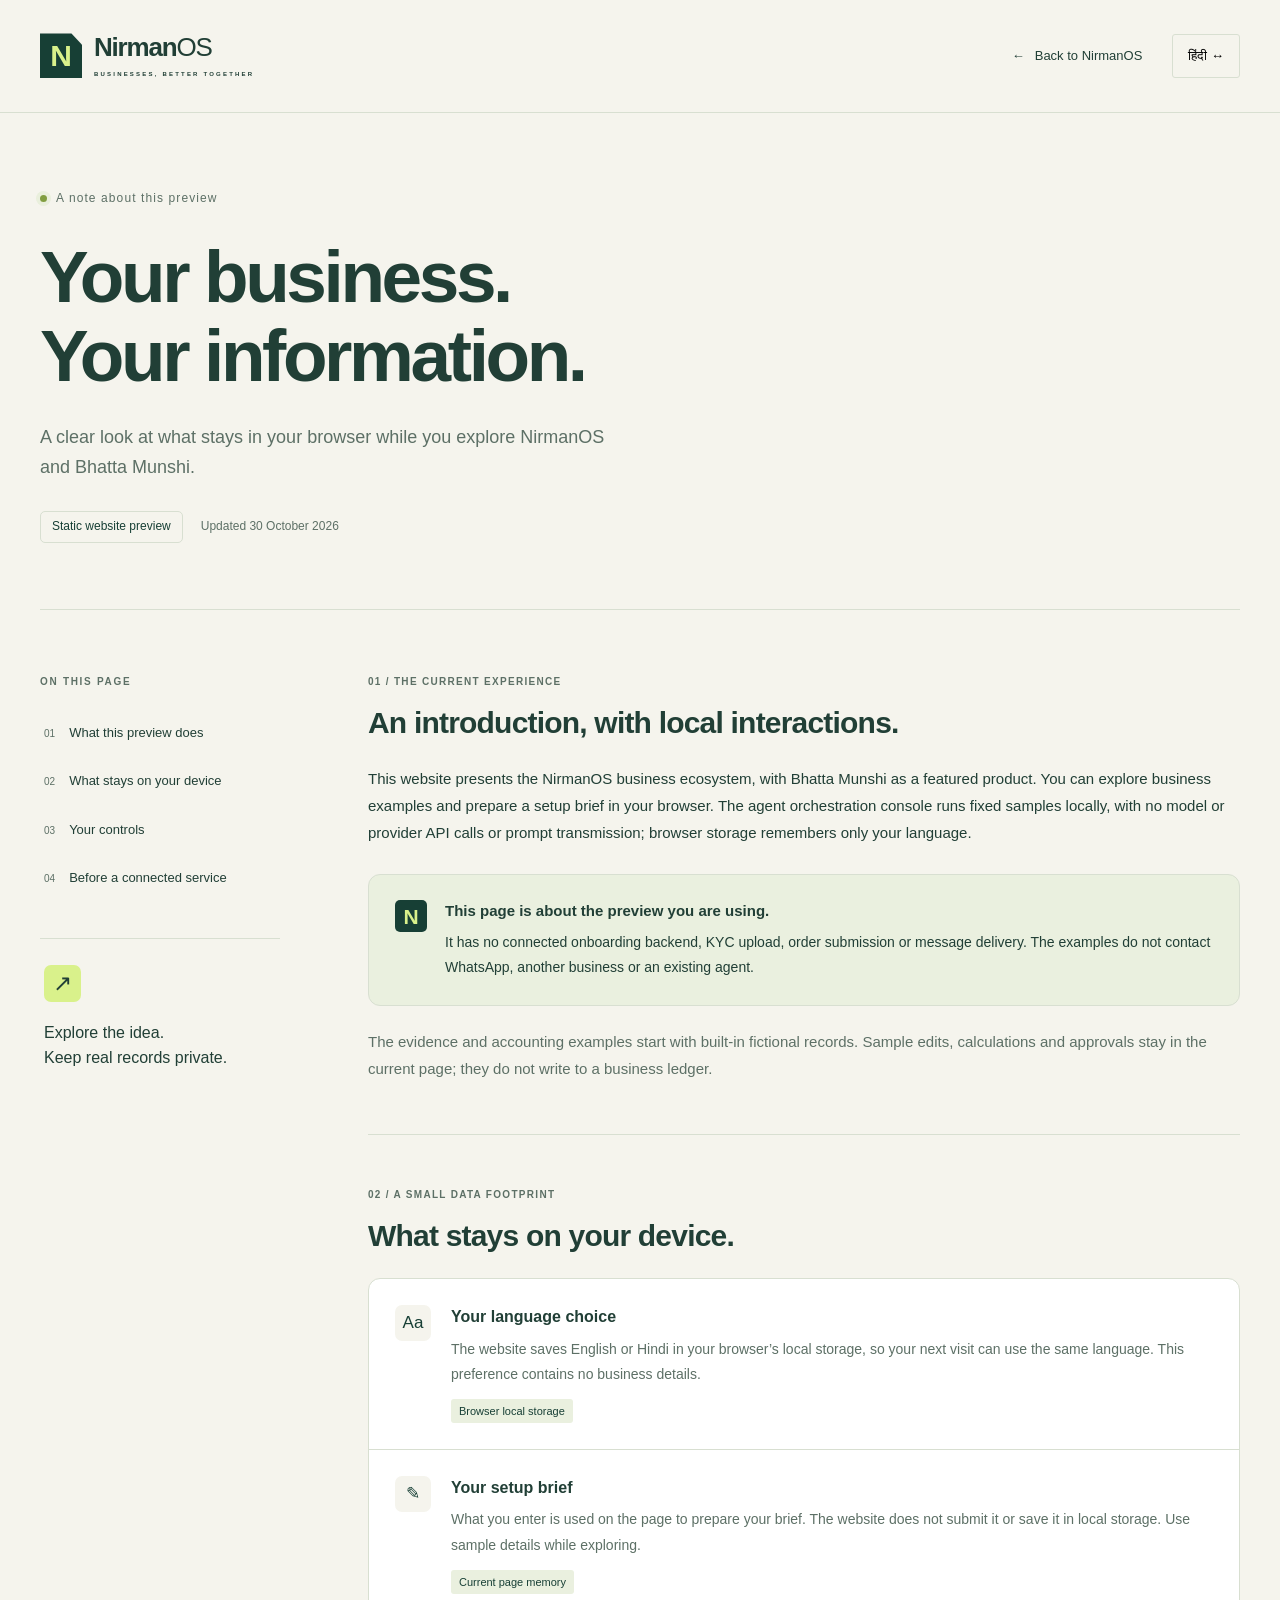
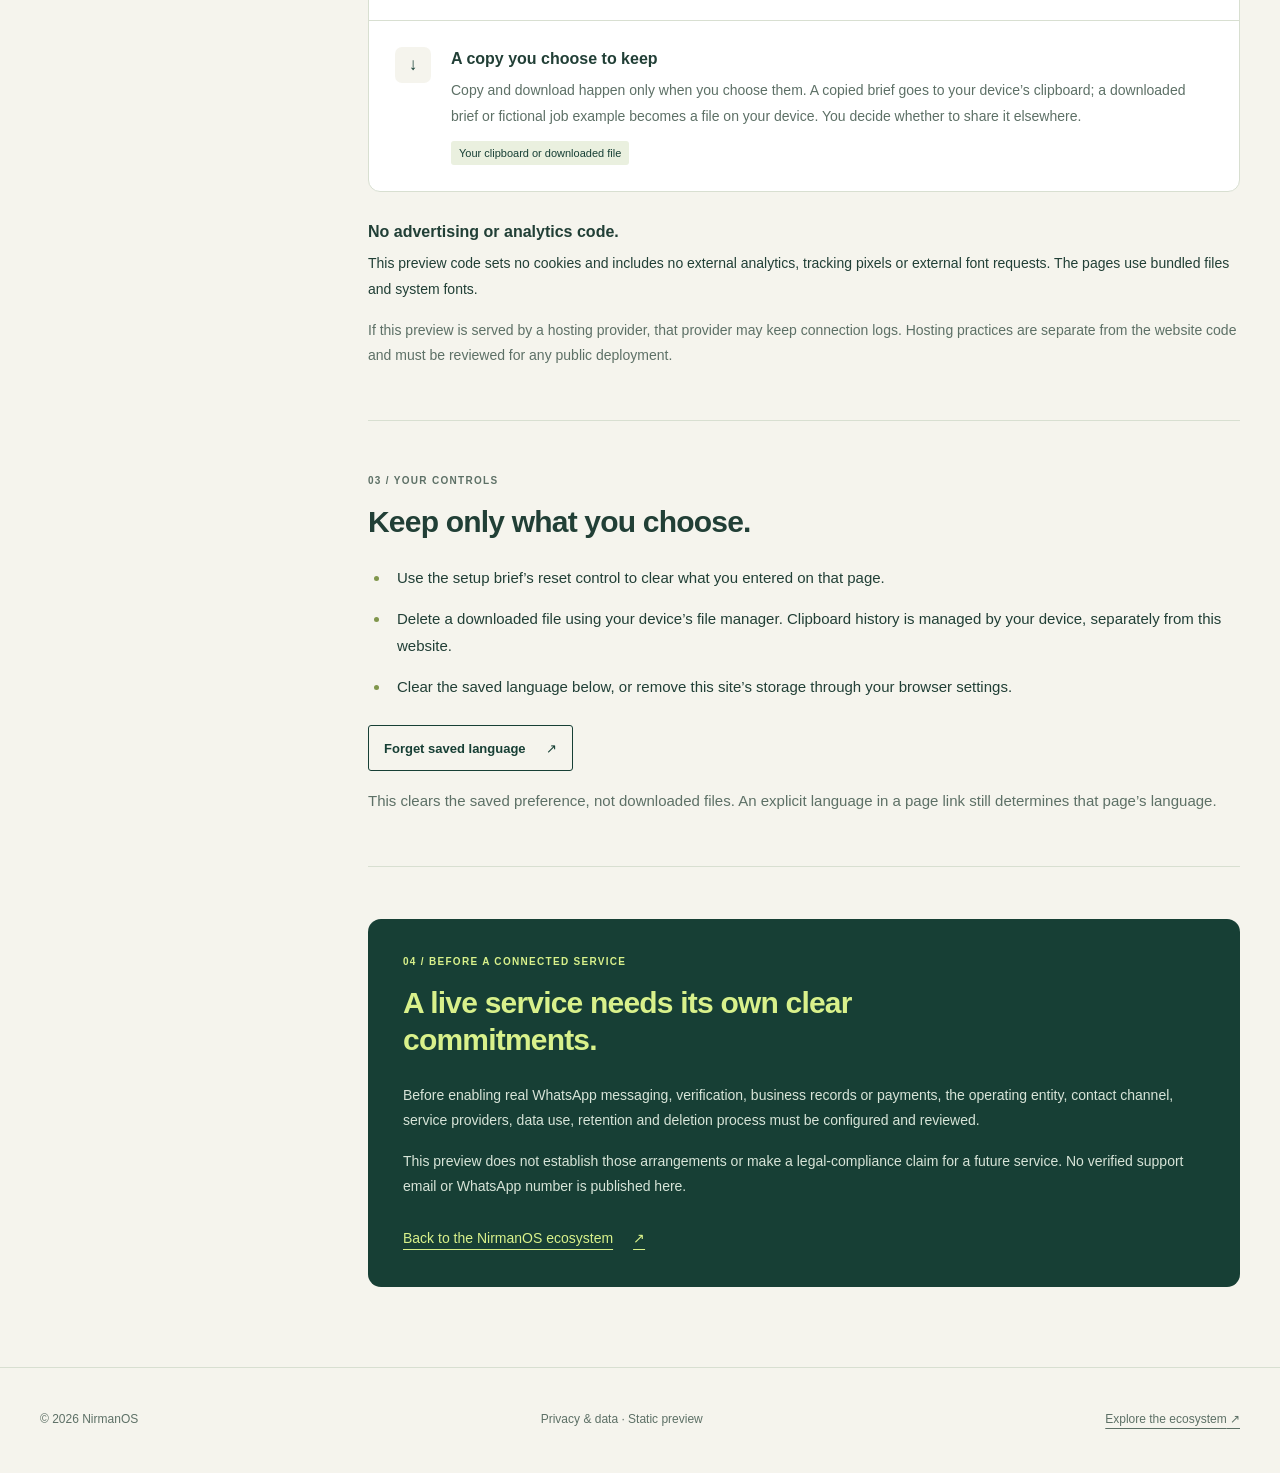
==== commit 8f1d9ec5: "Add files via upload" ====
--- a/privacy.html
+++ b/privacy.html
@@ -49,7 +49,7 @@
         <section id="preview" class="content-section" aria-labelledby="preview-title">
           <p class="section-kicker"><span data-lang="en">01 / THE CURRENT EXPERIENCE</span><span data-lang="hi">01 / अभी का अनुभव</span></p>
           <h2 id="preview-title"><span data-lang="en">An introduction, with local interactions.</span><span data-lang="hi">एक परिचय, जिसमें आप खुद आज़मा सकते हैं।</span></h2>
-          <p><span data-lang="en">This website presents the NirmanOS business ecosystem, with Bhatta Munshi as a featured product. You can explore business examples and prepare a setup brief in your browser.</span><span data-lang="hi">यह वेबसाइट NirmanOS के कारोबारी नेटवर्क का परिचय देती है, जिसमें भट्ठा मुंशी को विशेष रूप से दिखाया गया है। आप कारोबार के उदाहरण देख सकते हैं और अपने ब्राउज़र में शुरुआत की रूपरेखा बना सकते हैं।</span></p>
+          <p><span data-lang="en">This website presents the NirmanOS business ecosystem, with Bhatta Munshi as a featured product. You can explore business examples and prepare a setup brief in your browser. The agent orchestration console runs fixed samples locally, with no model or provider API calls or prompt transmission; browser storage remembers only your language.</span><span data-lang="hi">यह वेबसाइट NirmanOS के कारोबारी नेटवर्क का परिचय देती है, जिसमें भट्ठा मुंशी को विशेष रूप से दिखाया गया है। आप कारोबार के उदाहरण देख सकते हैं और अपने ब्राउज़र में शुरुआत की रूपरेखा बना सकते हैं। एजेंट संचालन कंसोल तय नमूने यहीं चलाता है; किसी मॉडल या प्रदाता को API कॉल या प्रॉम्प्ट नहीं जाता, और ब्राउज़र स्टोरेज में सिर्फ़ आपका भाषा-चुनाव रहता है।</span></p>
           <div class="scope-card">
             <span class="scope-icon" aria-hidden="true">N</span>
             <div><h3><span data-lang="en">This page is about the preview you are using.</span><span data-lang="hi">यह जानकारी इसी पूर्वावलोकन के लिए है।</span></h3><p><span data-lang="en">It has no connected onboarding backend, KYC upload, order submission or message delivery. The examples do not contact WhatsApp, another business or an existing agent.</span><span data-lang="hi">इसमें कोई जुड़ा हुआ पंजीकरण सर्वर, KYC दस्तावेज़ अपलोड, ऑर्डर भेजने या संदेश पहुँचाने की सेवा नहीं है। इसके उदाहरण WhatsApp, किसी दूसरे कारोबार या पहले से बने एजेंट से संपर्क नहीं करते।</span></p></div>
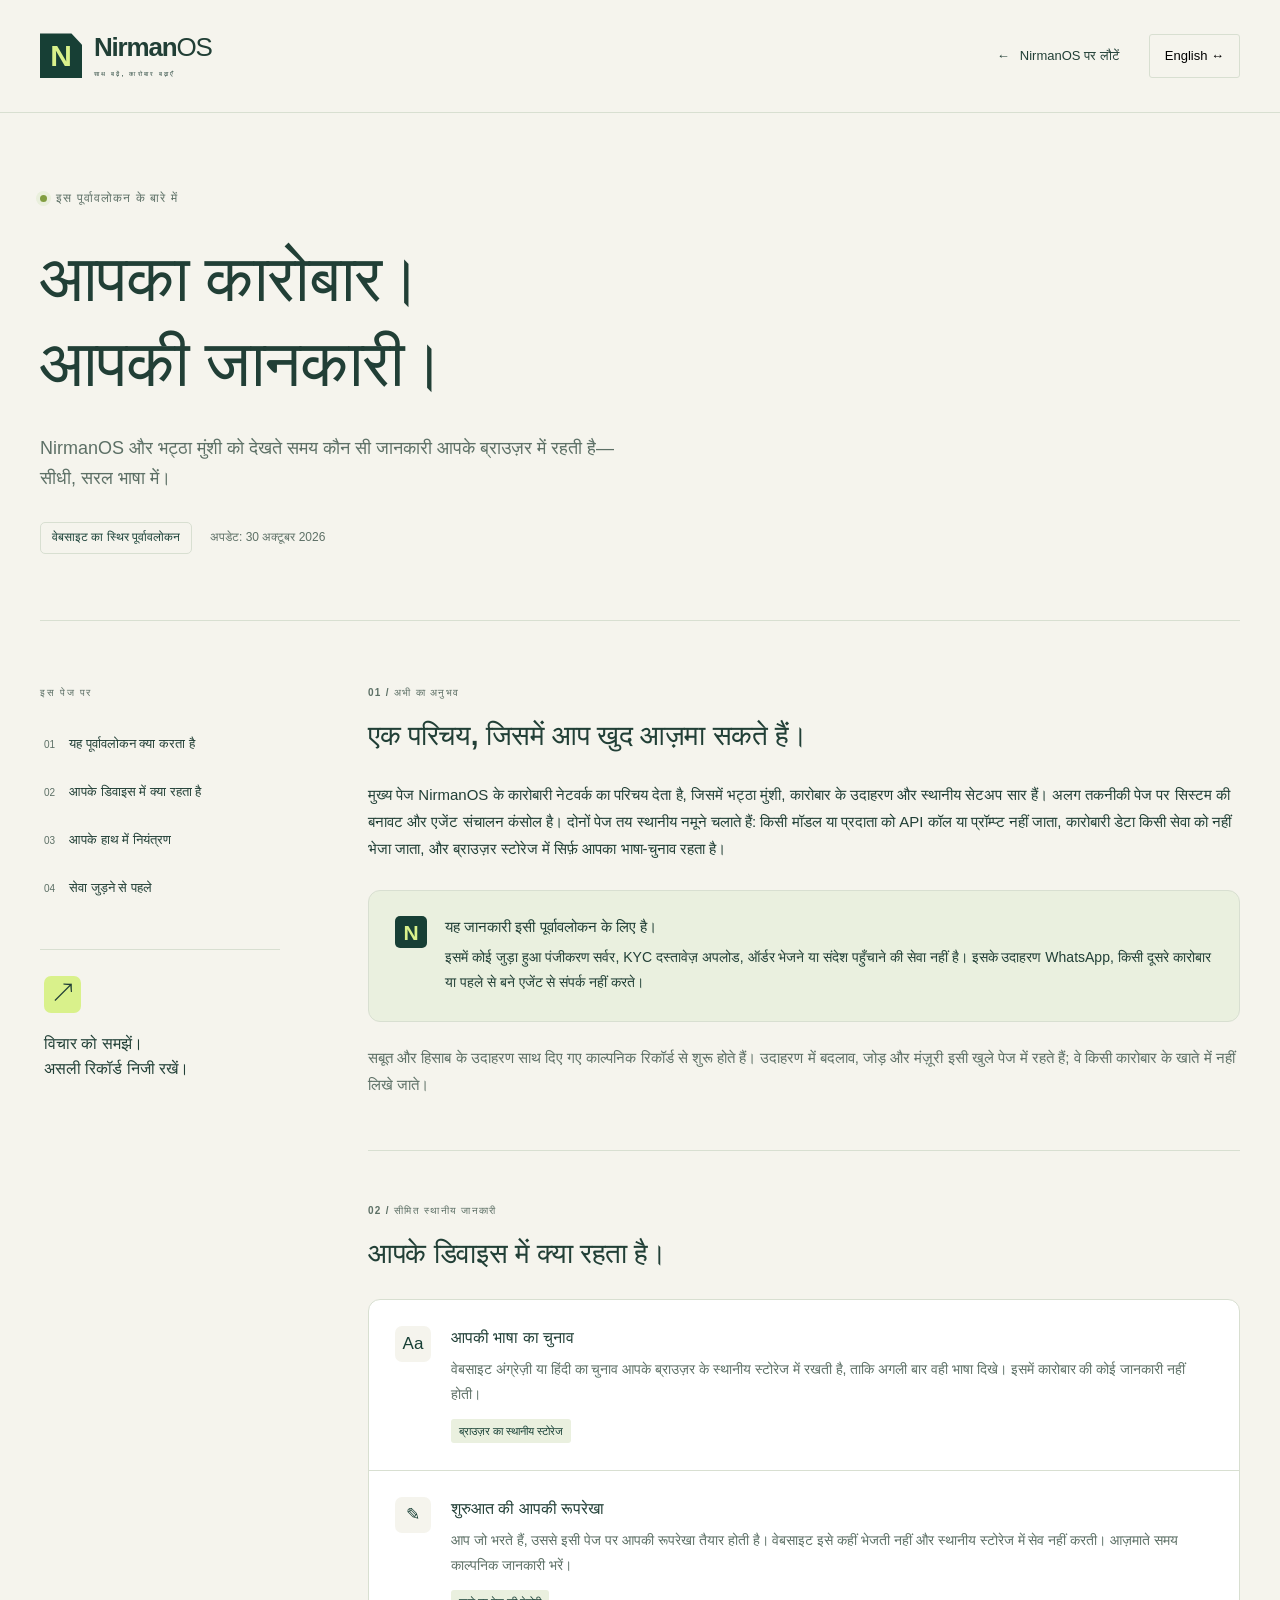
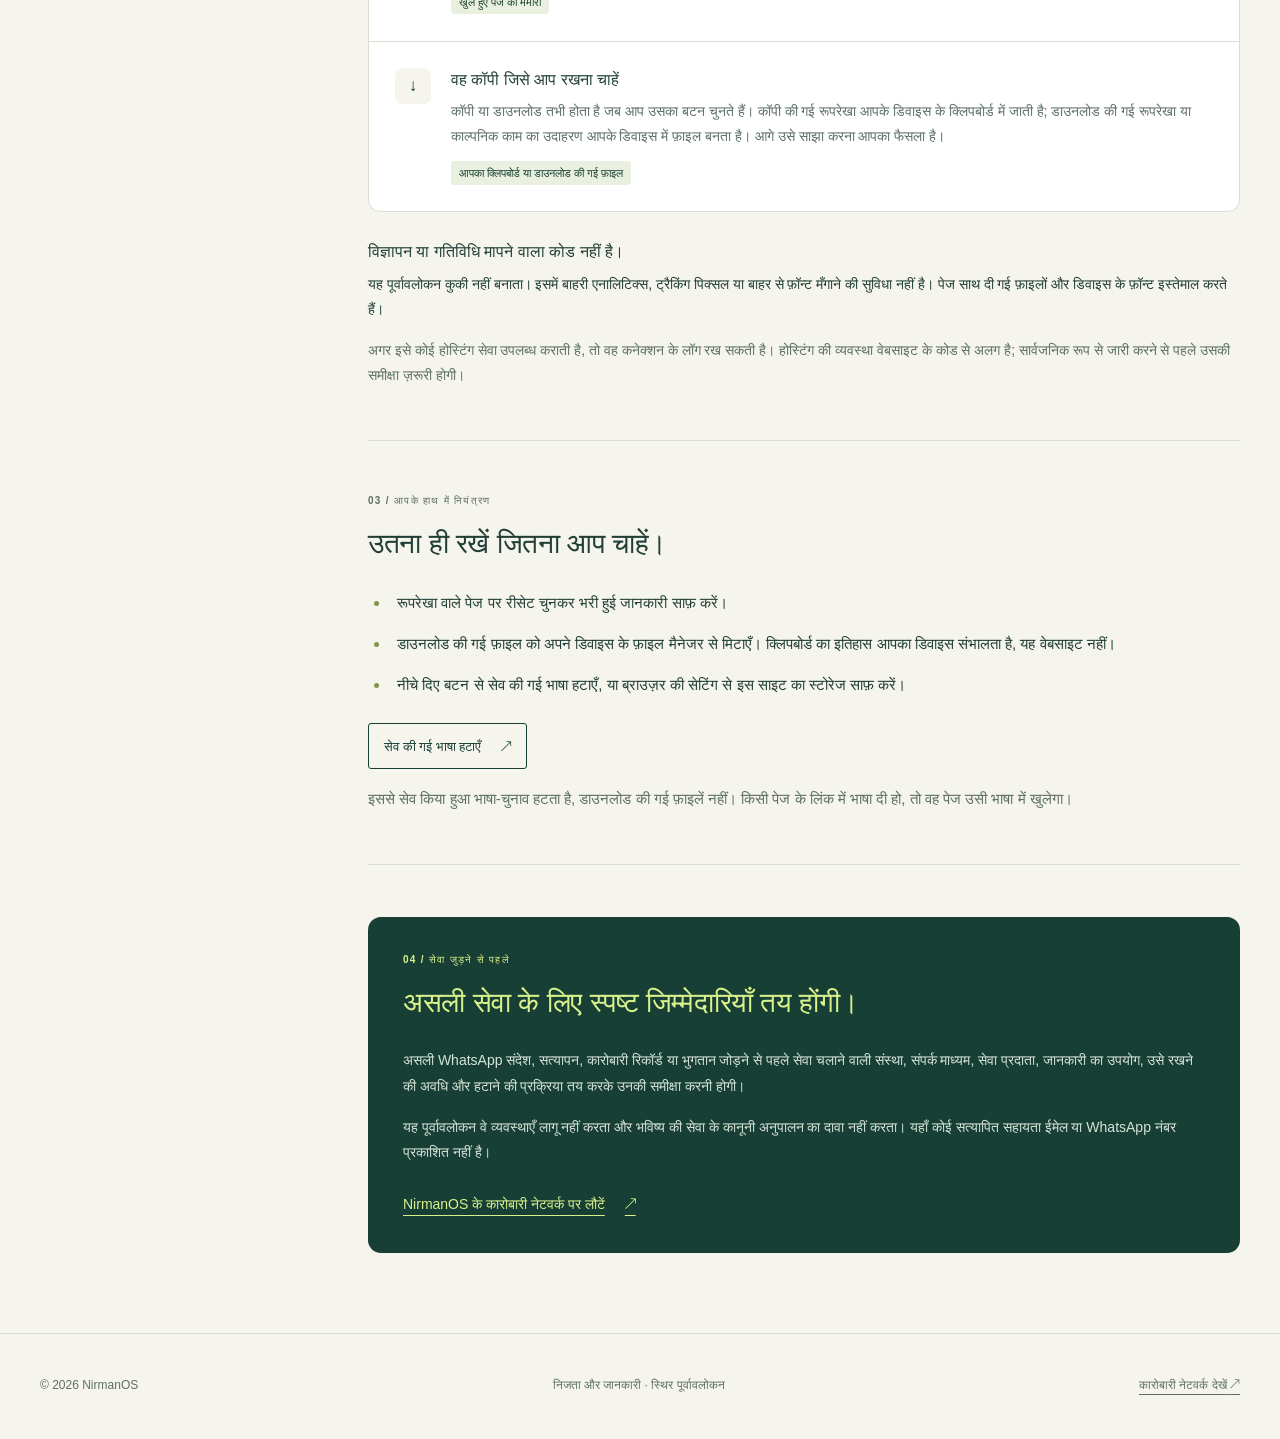
==== commit 2c1b03b7: "Add files via upload" ====
--- a/privacy.html
+++ b/privacy.html
@@ -1,26 +1,26 @@
 <!doctype html>
-<html lang="en">
+<html lang="hi">
 <head>
   <meta charset="utf-8">
   <meta name="viewport" content="width=device-width, initial-scale=1">
-  <meta name="description" content="A plain-language guide to data in the NirmanOS static preview: a saved language preference, local setup briefs and fictional examples.">
+  <meta name="description" content="NirmanOS के मुख्य और तकनीकी पेज पर आपकी जानकारी: सेव की गई भाषा, स्थानीय सेटअप सार और काल्पनिक उदाहरण।">
   <meta name="theme-color" content="#173f35">
-  <title>Privacy &amp; your data · NirmanOS</title>
-  <link rel="icon" type="image/svg+xml" href="favicon.svg">
-  <link rel="stylesheet" href="privacy.css">
-  <script src="privacy.js" defer></script>
+  <title>निजता और आपकी जानकारी · NirmanOS</title>
+  <link rel="icon" type="image/svg+xml" href="favicon.svg?v=20261030-hi3">
+  <link rel="stylesheet" href="privacy.css?v=20261030-hi3">
+  <script src="privacy.js?v=20261030-hi3" defer></script>
 </head>
 <body>
   <a class="skip-link" href="#main"><span data-lang="en">Skip to content</span><span data-lang="hi">मुख्य सामग्री पर जाएँ</span></a>
   <header class="site-header">
     <div class="header-inner">
-      <a class="brand" href="index.html?lang=en" data-home aria-label="NirmanOS home">
+      <a class="brand" href="index.html?lang=hi" data-home aria-label="NirmanOS होम">
         <span class="brand-mark" aria-hidden="true">N</span>
         <span class="brand-word">Nirman<span>OS</span><small data-lang="en">BUSINESSES, BETTER TOGETHER</small><small data-lang="hi">साथ बढ़ें, कारोबार बढ़ाएँ</small></span>
       </a>
-      <nav class="header-actions" aria-label="Page navigation" data-nav-label>
-        <a class="home-link" href="index.html?lang=en" data-home><span aria-hidden="true">←</span> <span data-lang="en">Back to NirmanOS</span><span data-lang="hi">NirmanOS पर लौटें</span></a>
-        <button id="lang-toggle" class="language-button" type="button" aria-label="हिंदी में देखें">हिंदी <span aria-hidden="true">↔</span></button>
+      <nav class="header-actions" aria-label="पेज के लिंक" data-nav-label>
+        <a class="home-link" href="index.html?lang=hi" data-home><span aria-hidden="true">←</span> <span data-lang="en">Back to NirmanOS</span><span data-lang="hi">NirmanOS पर लौटें</span></a>
+        <button id="lang-toggle" class="language-button" type="button" aria-label="Switch to English">English <span aria-hidden="true">↔</span></button>
       </nav>
     </div>
   </header>
@@ -34,9 +34,9 @@
     </section>
 
     <div class="content-layout">
-      <aside class="page-guide" aria-label="On this page" data-guide-label>
+      <aside class="page-guide" aria-label="इस पेज पर" data-guide-label>
         <p class="guide-title"><span data-lang="en">ON THIS PAGE</span><span data-lang="hi">इस पेज पर</span></p>
-        <nav aria-label="Privacy sections" data-section-nav-label>
+        <nav aria-label="निजता के विषय" data-section-nav-label>
           <a href="#preview"><span class="guide-number">01</span><span data-lang="en">What this preview does</span><span data-lang="hi">यह पूर्वावलोकन क्या करता है</span></a>
           <a href="#data"><span class="guide-number">02</span><span data-lang="en">What stays on your device</span><span data-lang="hi">आपके डिवाइस में क्या रहता है</span></a>
           <a href="#control"><span class="guide-number">03</span><span data-lang="en">Your controls</span><span data-lang="hi">आपके हाथ में नियंत्रण</span></a>
@@ -49,7 +49,7 @@
         <section id="preview" class="content-section" aria-labelledby="preview-title">
           <p class="section-kicker"><span data-lang="en">01 / THE CURRENT EXPERIENCE</span><span data-lang="hi">01 / अभी का अनुभव</span></p>
           <h2 id="preview-title"><span data-lang="en">An introduction, with local interactions.</span><span data-lang="hi">एक परिचय, जिसमें आप खुद आज़मा सकते हैं।</span></h2>
-          <p><span data-lang="en">This website presents the NirmanOS business ecosystem, with Bhatta Munshi as a featured product. You can explore business examples and prepare a setup brief in your browser. The agent orchestration console runs fixed samples locally, with no model or provider API calls or prompt transmission; browser storage remembers only your language.</span><span data-lang="hi">यह वेबसाइट NirmanOS के कारोबारी नेटवर्क का परिचय देती है, जिसमें भट्ठा मुंशी को विशेष रूप से दिखाया गया है। आप कारोबार के उदाहरण देख सकते हैं और अपने ब्राउज़र में शुरुआत की रूपरेखा बना सकते हैं। एजेंट संचालन कंसोल तय नमूने यहीं चलाता है; किसी मॉडल या प्रदाता को API कॉल या प्रॉम्प्ट नहीं जाता, और ब्राउज़र स्टोरेज में सिर्फ़ आपका भाषा-चुनाव रहता है।</span></p>
+          <p><span data-lang="en">The homepage presents the NirmanOS business ecosystem, with Bhatta Munshi as a featured product, business examples and a local setup brief. A separate technical page explains the design and hosts the agent orchestration console. Both pages use fixed local samples: no model or provider API calls or prompt transmission, and no business data is sent to a service; browser storage remembers only your language.</span><span data-lang="hi">मुख्य पेज NirmanOS के कारोबारी नेटवर्क का परिचय देता है, जिसमें भट्ठा मुंशी, कारोबार के उदाहरण और स्थानीय सेटअप सार हैं। अलग तकनीकी पेज पर सिस्टम की बनावट और एजेंट संचालन कंसोल है। दोनों पेज तय स्थानीय नमूने चलाते हैं: किसी मॉडल या प्रदाता को API कॉल या प्रॉम्प्ट नहीं जाता, कारोबारी डेटा किसी सेवा को नहीं भेजा जाता, और ब्राउज़र स्टोरेज में सिर्फ़ आपका भाषा-चुनाव रहता है।</span></p>
           <div class="scope-card">
             <span class="scope-icon" aria-hidden="true">N</span>
             <div><h3><span data-lang="en">This page is about the preview you are using.</span><span data-lang="hi">यह जानकारी इसी पूर्वावलोकन के लिए है।</span></h3><p><span data-lang="en">It has no connected onboarding backend, KYC upload, order submission or message delivery. The examples do not contact WhatsApp, another business or an existing agent.</span><span data-lang="hi">इसमें कोई जुड़ा हुआ पंजीकरण सर्वर, KYC दस्तावेज़ अपलोड, ऑर्डर भेजने या संदेश पहुँचाने की सेवा नहीं है। इसके उदाहरण WhatsApp, किसी दूसरे कारोबार या पहले से बने एजेंट से संपर्क नहीं करते।</span></p></div>
@@ -85,12 +85,12 @@
           <h2 id="future-title"><span data-lang="en">A live service needs its own clear commitments.</span><span data-lang="hi">असली सेवा के लिए स्पष्ट जिम्मेदारियाँ तय होंगी।</span></h2>
           <p><span data-lang="en">Before enabling real WhatsApp messaging, verification, business records or payments, the operating entity, contact channel, service providers, data use, retention and deletion process must be configured and reviewed.</span><span data-lang="hi">असली WhatsApp संदेश, सत्यापन, कारोबारी रिकॉर्ड या भुगतान जोड़ने से पहले सेवा चलाने वाली संस्था, संपर्क माध्यम, सेवा प्रदाता, जानकारी का उपयोग, उसे रखने की अवधि और हटाने की प्रक्रिया तय करके उनकी समीक्षा करनी होगी।</span></p>
           <p><span data-lang="en">This preview does not establish those arrangements or make a legal-compliance claim for a future service. No verified support email or WhatsApp number is published here.</span><span data-lang="hi">यह पूर्वावलोकन वे व्यवस्थाएँ लागू नहीं करता और भविष्य की सेवा के कानूनी अनुपालन का दावा नहीं करता। यहाँ कोई सत्यापित सहायता ईमेल या WhatsApp नंबर प्रकाशित नहीं है।</span></p>
-          <a class="return-link" href="index.html?lang=en" data-home><span data-lang="en">Back to the NirmanOS ecosystem</span><span data-lang="hi">NirmanOS के कारोबारी नेटवर्क पर लौटें</span><span aria-hidden="true">↗</span></a>
+          <a class="return-link" href="index.html?lang=hi" data-home><span data-lang="en">Back to the NirmanOS ecosystem</span><span data-lang="hi">NirmanOS के कारोबारी नेटवर्क पर लौटें</span><span aria-hidden="true">↗</span></a>
         </section>
       </div>
     </div>
   </main>
 
-  <footer class="site-footer"><div class="footer-inner"><p>© 2026 NirmanOS</p><p><span data-lang="en">Privacy &amp; data · Static preview</span><span data-lang="hi">निजता और जानकारी · स्थिर पूर्वावलोकन</span></p><a href="index.html?lang=en" data-home><span data-lang="en">Explore the ecosystem</span><span data-lang="hi">कारोबारी नेटवर्क देखें</span><span aria-hidden="true"> ↗</span></a></div></footer>
+  <footer class="site-footer"><div class="footer-inner"><p>© 2026 NirmanOS</p><p><span data-lang="en">Privacy &amp; data · Static preview</span><span data-lang="hi">निजता और जानकारी · स्थिर पूर्वावलोकन</span></p><a href="index.html?lang=hi" data-home><span data-lang="en">Explore the ecosystem</span><span data-lang="hi">कारोबारी नेटवर्क देखें</span><span aria-hidden="true"> ↗</span></a></div></footer>
 </body>
 </html>
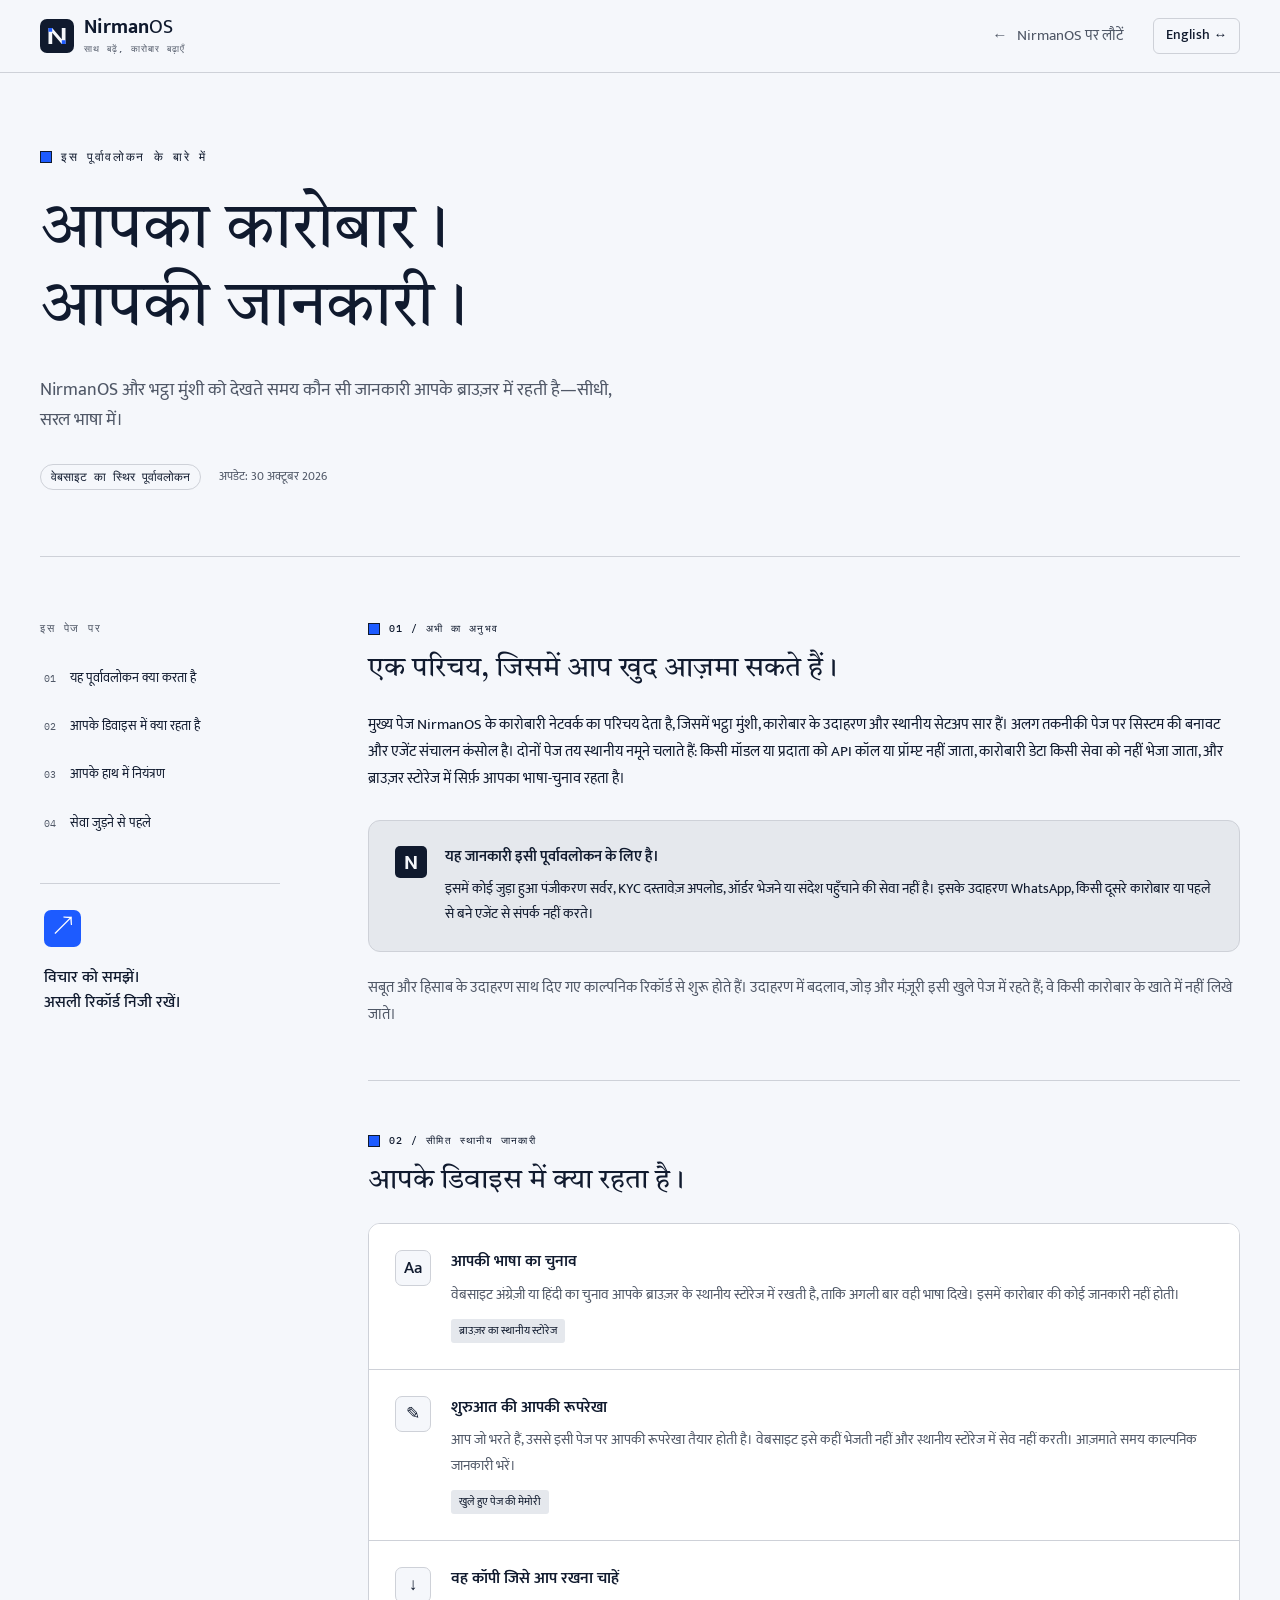
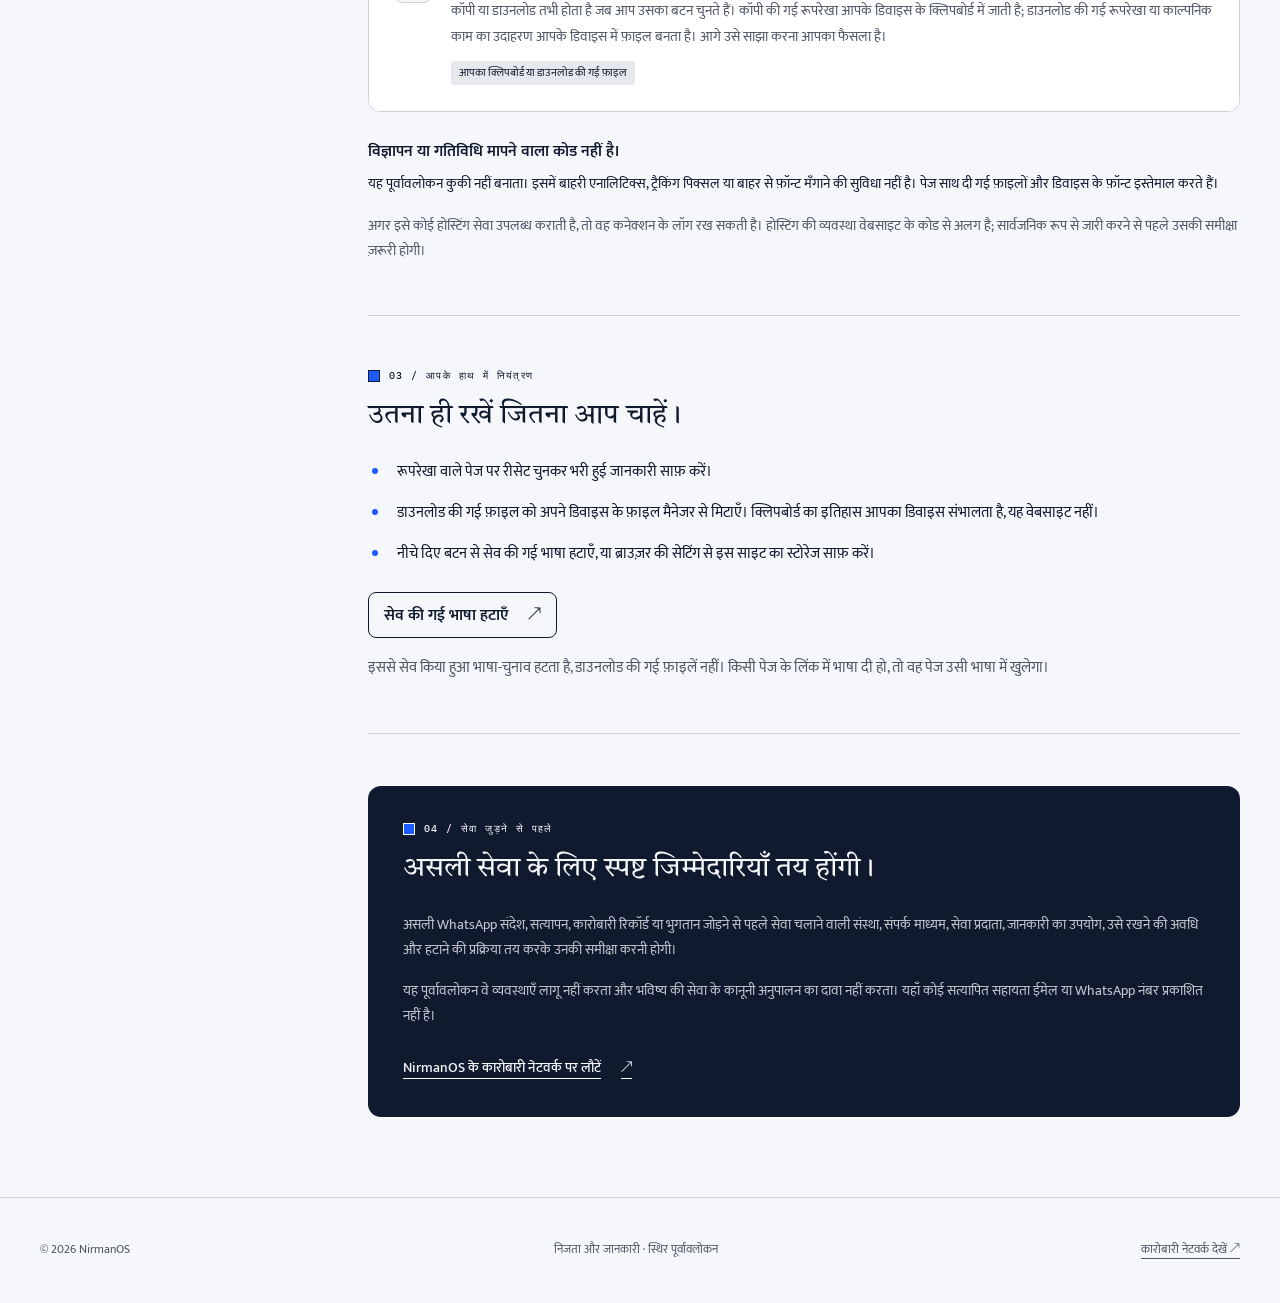
==== commit 5da17025: "New NirmanOS website: navy and blue redesign, new homepage and technology page, Twinbook, contact - " ====
--- a/privacy.html
+++ b/privacy.html
@@ -4,18 +4,21 @@
   <meta charset="utf-8">
   <meta name="viewport" content="width=device-width, initial-scale=1">
   <meta name="description" content="NirmanOS के मुख्य और तकनीकी पेज पर आपकी जानकारी: सेव की गई भाषा, स्थानीय सेटअप सार और काल्पनिक उदाहरण।">
-  <meta name="theme-color" content="#173f35">
+  <meta name="theme-color" content="#101a2e">
   <title>निजता और आपकी जानकारी · NirmanOS</title>
-  <link rel="icon" type="image/svg+xml" href="favicon.svg?v=20261030-hi3">
-  <link rel="stylesheet" href="privacy.css?v=20261030-hi3">
-  <script src="privacy.js?v=20261030-hi3" defer></script>
+  <script>(function(){var t=new URLSearchParams(location.search).get('theme');if(t!=='dark'&&t!=='light')return;document.documentElement.setAttribute('data-theme',t);document.addEventListener('click',function(e){var a=e.target.closest&&e.target.closest('a[href]');if(!a||!/\.html/.test(a.getAttribute('href')))return;var u=new URL(a.href,location.href);if(u.origin!==location.origin)return;u.searchParams.set('theme',t);a.href=u.href},true)})();</script>
+  <link rel="icon" type="image/svg+xml" href="favicon.svg?v=20261117-v2">
+  <link rel="stylesheet" href="fonts.css?v=20261117-v2">
+  <link rel="stylesheet" href="privacy.css?v=20261117-v2">
+  <link rel="stylesheet" href="v2.css?v=20261117-v2">
+  <script src="privacy.js?v=20261117-v2" defer></script>
 </head>
 <body>
   <a class="skip-link" href="#main"><span data-lang="en">Skip to content</span><span data-lang="hi">मुख्य सामग्री पर जाएँ</span></a>
   <header class="site-header">
     <div class="header-inner">
       <a class="brand" href="index.html?lang=hi" data-home aria-label="NirmanOS होम">
-        <span class="brand-mark" aria-hidden="true">N</span>
+        <svg class="brand-mark" width="38" height="38" viewBox="0 0 64 64" aria-hidden="true"><rect width="64" height="64" rx="13" style="fill:var(--sec)"/><path d="M16 47V17h7l18 21V17h7v30h-7L23 26v21z" style="fill:var(--on-sec)"/><path d="M16 17h7v7h-7zM41 40h7v7h-7z" style="fill:var(--acc)"/></svg>
         <span class="brand-word">Nirman<span>OS</span><small data-lang="en">BUSINESSES, BETTER TOGETHER</small><small data-lang="hi">साथ बढ़ें, कारोबार बढ़ाएँ</small></span>
       </a>
       <nav class="header-actions" aria-label="पेज के लिंक" data-nav-label>
--- a/fonts.css
+++ b/fonts.css
@@ -0,0 +1,153 @@
+/* Fonts served from this site (SIL Open Font License). No request goes to another server. */
+@font-face {
+  font-family: 'IBM Plex Mono';
+  font-style: normal;
+  font-weight: 400;
+  font-display: swap;
+  src: url(fonts/ibm-plex-mono-400-latin-ext.woff2) format('woff2');
+  unicode-range: U+0100-02BA, U+02BD-02C5, U+02C7-02CC, U+02CE-02D7, U+02DD-02FF, U+0304, U+0308, U+0329, U+1D00-1DBF, U+1E00-1E9F, U+1EF2-1EFF, U+2020, U+20A0-20AB, U+20AD-20C4, U+2113, U+2C60-2C7F, U+A720-A7FF;
+}
+@font-face {
+  font-family: 'IBM Plex Mono';
+  font-style: normal;
+  font-weight: 400;
+  font-display: swap;
+  src: url(fonts/ibm-plex-mono-400-latin.woff2) format('woff2');
+  unicode-range: U+0000-00FF, U+0131, U+0152-0153, U+02BB-02BC, U+02C6, U+02DA, U+02DC, U+0304, U+0308, U+0329, U+2000-206F, U+20AC, U+2122, U+2191, U+2193, U+2212, U+2215, U+FEFF, U+FFFD;
+}
+@font-face {
+  font-family: 'IBM Plex Mono';
+  font-style: normal;
+  font-weight: 500;
+  font-display: swap;
+  src: url(fonts/ibm-plex-mono-500-latin-ext.woff2) format('woff2');
+  unicode-range: U+0100-02BA, U+02BD-02C5, U+02C7-02CC, U+02CE-02D7, U+02DD-02FF, U+0304, U+0308, U+0329, U+1D00-1DBF, U+1E00-1E9F, U+1EF2-1EFF, U+2020, U+20A0-20AB, U+20AD-20C4, U+2113, U+2C60-2C7F, U+A720-A7FF;
+}
+@font-face {
+  font-family: 'IBM Plex Mono';
+  font-style: normal;
+  font-weight: 500;
+  font-display: swap;
+  src: url(fonts/ibm-plex-mono-500-latin.woff2) format('woff2');
+  unicode-range: U+0000-00FF, U+0131, U+0152-0153, U+02BB-02BC, U+02C6, U+02DA, U+02DC, U+0304, U+0308, U+0329, U+2000-206F, U+20AC, U+2122, U+2191, U+2193, U+2212, U+2215, U+FEFF, U+FFFD;
+}
+@font-face {
+  font-family: 'Mukta';
+  font-style: normal;
+  font-weight: 400;
+  font-display: swap;
+  src: url(fonts/mukta-400-devanagari.woff2) format('woff2');
+  unicode-range: U+0900-097F, U+1CD0-1CF4, U+1CF7-1CF9, U+200C-200D, U+20A8, U+20B9, U+20F0, U+25CC, U+A830-A839, U+A8E0-A8FF, U+11B00-11B0A;
+}
+@font-face {
+  font-family: 'Mukta';
+  font-style: normal;
+  font-weight: 400;
+  font-display: swap;
+  src: url(fonts/mukta-400-latin-ext.woff2) format('woff2');
+  unicode-range: U+0100-02BA, U+02BD-02C5, U+02C7-02CC, U+02CE-02D7, U+02DD-02FF, U+0304, U+0308, U+0329, U+1D00-1DBF, U+1E00-1E9F, U+1EF2-1EFF, U+2020, U+20A0-20AB, U+20AD-20C4, U+2113, U+2C60-2C7F, U+A720-A7FF;
+}
+@font-face {
+  font-family: 'Mukta';
+  font-style: normal;
+  font-weight: 400;
+  font-display: swap;
+  src: url(fonts/mukta-400-latin.woff2) format('woff2');
+  unicode-range: U+0000-00FF, U+0131, U+0152-0153, U+02BB-02BC, U+02C6, U+02DA, U+02DC, U+0304, U+0308, U+0329, U+2000-206F, U+20AC, U+2122, U+2191, U+2193, U+2212, U+2215, U+FEFF, U+FFFD;
+}
+@font-face {
+  font-family: 'Mukta';
+  font-style: normal;
+  font-weight: 500;
+  font-display: swap;
+  src: url(fonts/mukta-500-devanagari.woff2) format('woff2');
+  unicode-range: U+0900-097F, U+1CD0-1CF4, U+1CF7-1CF9, U+200C-200D, U+20A8, U+20B9, U+20F0, U+25CC, U+A830-A839, U+A8E0-A8FF, U+11B00-11B0A;
+}
+@font-face {
+  font-family: 'Mukta';
+  font-style: normal;
+  font-weight: 500;
+  font-display: swap;
+  src: url(fonts/mukta-500-latin-ext.woff2) format('woff2');
+  unicode-range: U+0100-02BA, U+02BD-02C5, U+02C7-02CC, U+02CE-02D7, U+02DD-02FF, U+0304, U+0308, U+0329, U+1D00-1DBF, U+1E00-1E9F, U+1EF2-1EFF, U+2020, U+20A0-20AB, U+20AD-20C4, U+2113, U+2C60-2C7F, U+A720-A7FF;
+}
+@font-face {
+  font-family: 'Mukta';
+  font-style: normal;
+  font-weight: 500;
+  font-display: swap;
+  src: url(fonts/mukta-500-latin.woff2) format('woff2');
+  unicode-range: U+0000-00FF, U+0131, U+0152-0153, U+02BB-02BC, U+02C6, U+02DA, U+02DC, U+0304, U+0308, U+0329, U+2000-206F, U+20AC, U+2122, U+2191, U+2193, U+2212, U+2215, U+FEFF, U+FFFD;
+}
+@font-face {
+  font-family: 'Mukta';
+  font-style: normal;
+  font-weight: 600;
+  font-display: swap;
+  src: url(fonts/mukta-600-devanagari.woff2) format('woff2');
+  unicode-range: U+0900-097F, U+1CD0-1CF4, U+1CF7-1CF9, U+200C-200D, U+20A8, U+20B9, U+20F0, U+25CC, U+A830-A839, U+A8E0-A8FF, U+11B00-11B0A;
+}
+@font-face {
+  font-family: 'Mukta';
+  font-style: normal;
+  font-weight: 600;
+  font-display: swap;
+  src: url(fonts/mukta-600-latin-ext.woff2) format('woff2');
+  unicode-range: U+0100-02BA, U+02BD-02C5, U+02C7-02CC, U+02CE-02D7, U+02DD-02FF, U+0304, U+0308, U+0329, U+1D00-1DBF, U+1E00-1E9F, U+1EF2-1EFF, U+2020, U+20A0-20AB, U+20AD-20C4, U+2113, U+2C60-2C7F, U+A720-A7FF;
+}
+@font-face {
+  font-family: 'Mukta';
+  font-style: normal;
+  font-weight: 600;
+  font-display: swap;
+  src: url(fonts/mukta-600-latin.woff2) format('woff2');
+  unicode-range: U+0000-00FF, U+0131, U+0152-0153, U+02BB-02BC, U+02C6, U+02DA, U+02DC, U+0304, U+0308, U+0329, U+2000-206F, U+20AC, U+2122, U+2191, U+2193, U+2212, U+2215, U+FEFF, U+FFFD;
+}
+@font-face {
+  font-family: 'Mukta';
+  font-style: normal;
+  font-weight: 700;
+  font-display: swap;
+  src: url(fonts/mukta-700-devanagari.woff2) format('woff2');
+  unicode-range: U+0900-097F, U+1CD0-1CF4, U+1CF7-1CF9, U+200C-200D, U+20A8, U+20B9, U+20F0, U+25CC, U+A830-A839, U+A8E0-A8FF, U+11B00-11B0A;
+}
+@font-face {
+  font-family: 'Mukta';
+  font-style: normal;
+  font-weight: 700;
+  font-display: swap;
+  src: url(fonts/mukta-700-latin-ext.woff2) format('woff2');
+  unicode-range: U+0100-02BA, U+02BD-02C5, U+02C7-02CC, U+02CE-02D7, U+02DD-02FF, U+0304, U+0308, U+0329, U+1D00-1DBF, U+1E00-1E9F, U+1EF2-1EFF, U+2020, U+20A0-20AB, U+20AD-20C4, U+2113, U+2C60-2C7F, U+A720-A7FF;
+}
+@font-face {
+  font-family: 'Mukta';
+  font-style: normal;
+  font-weight: 700;
+  font-display: swap;
+  src: url(fonts/mukta-700-latin.woff2) format('woff2');
+  unicode-range: U+0000-00FF, U+0131, U+0152-0153, U+02BB-02BC, U+02C6, U+02DA, U+02DC, U+0304, U+0308, U+0329, U+2000-206F, U+20AC, U+2122, U+2191, U+2193, U+2212, U+2215, U+FEFF, U+FFFD;
+}
+@font-face {
+  font-family: 'Tiro Devanagari Hindi';
+  font-style: normal;
+  font-weight: 400;
+  font-display: swap;
+  src: url(fonts/tiro-devanagari-hindi-400-devanagari.woff2) format('woff2');
+  unicode-range: U+0900-097F, U+1CD0-1CF4, U+1CF7-1CF9, U+200C-200D, U+20A8, U+20B9, U+20F0, U+25CC, U+A830-A839, U+A8E0-A8FF, U+11B00-11B0A;
+}
+@font-face {
+  font-family: 'Tiro Devanagari Hindi';
+  font-style: normal;
+  font-weight: 400;
+  font-display: swap;
+  src: url(fonts/tiro-devanagari-hindi-400-latin-ext.woff2) format('woff2');
+  unicode-range: U+0100-02BA, U+02BD-02C5, U+02C7-02CC, U+02CE-02D7, U+02DD-02FF, U+0304, U+0308, U+0329, U+1D00-1DBF, U+1E00-1E9F, U+1EF2-1EFF, U+2020, U+20A0-20AB, U+20AD-20C4, U+2113, U+2C60-2C7F, U+A720-A7FF;
+}
+@font-face {
+  font-family: 'Tiro Devanagari Hindi';
+  font-style: normal;
+  font-weight: 400;
+  font-display: swap;
+  src: url(fonts/tiro-devanagari-hindi-400-latin.woff2) format('woff2');
+  unicode-range: U+0000-00FF, U+0131, U+0152-0153, U+02BB-02BC, U+02C6, U+02DA, U+02DC, U+0304, U+0308, U+0329, U+2000-206F, U+20AC, U+2122, U+2191, U+2193, U+2212, U+2215, U+FEFF, U+FFFD;
+}
--- a/privacy.css
+++ b/privacy.css
@@ -1,8 +1,8 @@
-:root{color-scheme:light;--forest:#173f35;--cream:#f5f4ed;--lime:#d9f18b;--ink:#213f36;--muted:#5d7066;--line:#d8dfd1;--soft:#eaf0df;--white:#fff;--font:"Segoe UI","Nirmala UI",Arial,sans-serif;font-family:var(--font);color:var(--ink);background:var(--cream);font-synthesis:none}
-*{box-sizing:border-box}html{scroll-behavior:smooth;scroll-padding-top:120px}body{margin:0;line-height:1.65}html[lang=en] [data-lang=hi],html[lang=hi] [data-lang=en]{display:none}button,a{-webkit-tap-highlight-color:transparent}a{color:inherit}button{font:inherit}button,a{touch-action:manipulation}:focus-visible{outline:3px solid #63872f;outline-offset:5px}a,button{border-radius:3px}p,h1,h2,h3{margin:0}button{cursor:pointer}.skip-link{position:fixed;top:-100px;left:16px;z-index:10;padding:12px 18px;background:var(--forest);color:var(--white)}.skip-link:focus{top:12px}.site-header{border-bottom:1px solid var(--line);background:var(--cream)}.header-inner,.page-shell,.footer-inner{width:min(1216px,calc(100% - 80px));margin-inline:auto}.header-inner{min-height:112px;display:flex;align-items:center;justify-content:space-between;gap:30px}.brand{display:inline-flex;align-items:center;gap:12px;text-decoration:none;flex-shrink:0}.brand-mark{height:45px;width:42px;background:var(--forest);color:var(--lime);display:grid;place-items:center;font-weight:800;font-size:30px;line-height:1;clip-path:polygon(0 0,75% 0,100% 25%,100% 100%,0 100%)}.brand-word{font-size:26px;font-weight:700;line-height:1.15;letter-spacing:-1.2px}.brand-word>span{font-weight:400}.brand-word small{display:block;margin-top:7px;font-size:6px;line-height:1.5;letter-spacing:2.2px;font-weight:600}.header-actions{display:flex;align-items:center;gap:30px}.home-link{font-size:13px;text-decoration:none;display:inline-flex;gap:10px;align-items:center}.home-link:hover{text-decoration:underline;text-underline-offset:5px}.language-button{background:transparent;border:1px solid var(--line);padding:9px 15px;min-height:44px;font-size:13px;display:flex;align-items:center;gap:15px}.language-button:hover{background:var(--soft)}.intro{padding:76px 0 66px;border-bottom:1px solid var(--line)}.eyebrow{display:flex;align-items:center;gap:9px;color:var(--muted);font-size:12px;letter-spacing:1.1px}.status-dot{width:7px;height:7px;border-radius:50%;background:#819d40;box-shadow:0 0 0 4px #e9efdc}h1{font-size:clamp(44px,5.7vw,76px);line-height:1.09;letter-spacing:-3.4px;font-weight:570;margin-top:28px}html[lang=hi] h1{letter-spacing:-1.6px;line-height:1.3;font-size:clamp(38px,5.1vw,66px)}.intro-copy{font-size:18px;line-height:1.7;max-width:580px;color:var(--muted);margin-top:26px}.intro-meta{display:flex;align-items:center;flex-wrap:wrap;gap:18px;margin-top:28px;font-size:12px;color:var(--muted)}.preview-tag{display:inline-block;padding:5px 11px;border:1px solid var(--line);border-radius:5px;color:var(--forest)}.content-layout{display:grid;grid-template-columns:240px minmax(0,1fr);gap:88px;padding:64px 0 80px}.page-guide{align-self:start;position:sticky;top:34px}.guide-title{font-size:10px;font-weight:650;letter-spacing:1.7px;color:var(--muted);margin-bottom:21px}.page-guide nav{display:flex;flex-direction:column;gap:4px}.page-guide nav a{display:flex;gap:14px;align-items:baseline;text-decoration:none;font-size:13px;line-height:1.55;padding:12px 4px}.page-guide nav a:hover{color:#456c21;text-decoration:underline;text-underline-offset:4px}.guide-number{font-size:10px;color:var(--muted);font-variant-numeric:tabular-nums}.guide-note{border-top:1px solid var(--line);margin-top:38px;padding:26px 4px 0;font-size:16px;font-weight:500;line-height:1.6}.note-symbol{display:grid;place-items:center;width:37px;height:37px;background:var(--lime);border-radius:7px;font-size:23px;margin-bottom:18px}.article-content{min-width:0}.content-section{padding-bottom:52px;margin-bottom:52px;border-bottom:1px solid var(--line)}.section-kicker{font-size:10px;line-height:1.6;letter-spacing:1.3px;font-weight:650;color:var(--muted);margin-bottom:14px}h2{font-size:30px;font-weight:550;line-height:1.24;letter-spacing:-.8px;max-width:630px;margin-bottom:24px}html[lang=hi] h2{line-height:1.5;letter-spacing:-.3px;font-size:28px}h3{font-size:16px;line-height:1.45;font-weight:600;margin-bottom:8px}.article-content p{font-size:15px;line-height:1.8}.article-content p+p{margin-top:16px}.article-content .section-kicker{font-size:10px;line-height:1.6}.muted{color:var(--muted)}.scope-card{margin:28px 0 22px;background:var(--soft);border:1px solid var(--line);border-radius:12px;padding:25px 26px;display:grid;grid-template-columns:32px 1fr;gap:18px}.scope-icon{background:var(--forest);color:var(--lime);width:32px;height:32px;border-radius:5px;display:grid;place-items:center;font-size:21px;font-weight:700}.scope-card p{font-size:14px;line-height:1.8}.scope-card h3{font-size:15px}.data-list{border:1px solid var(--line);border-radius:12px;background:var(--white);overflow:hidden}.data-row{display:grid;grid-template-columns:36px minmax(0,1fr);gap:20px;padding:26px}.data-row+.data-row{border-top:1px solid var(--line)}.data-icon{height:36px;width:36px;display:grid;place-items:center;border-radius:7px;background:var(--cream);color:var(--forest);font-size:17px;font-weight:500}.data-row p{font-size:14px;line-height:1.8;color:var(--muted)}.data-location{display:inline-block;color:var(--forest);font-size:11px;margin-top:12px;background:var(--soft);padding:3px 8px;border-radius:3px}.plain-note{margin-top:28px}.plain-note p{font-size:14px}.control-list{padding-left:22px;margin:0 0 24px}.control-list li{padding-left:7px;margin:14px 0;font-size:15px;line-height:1.8}.control-list li::marker{color:#80964c}.preference-control{display:flex;align-items:center;flex-wrap:wrap;gap:14px;margin:25px 0 16px}.secondary-button{border:1px solid var(--forest);background:transparent;color:var(--forest);padding:11px 15px;min-height:46px;display:flex;gap:20px;align-items:center;font-size:13px;font-weight:600}.secondary-button:hover{background:var(--soft)}#preference-status{font-size:12px;color:var(--forest);max-width:300px}.future-section{background:var(--forest);color:var(--cream);border-radius:13px;padding:35px}.future-section .section-kicker{color:var(--lime)}.future-section h2{font-size:30px;color:var(--lime)}.future-section p{font-size:14px;color:#d7e4d8}.return-link{margin-top:28px;display:inline-flex;gap:20px;align-items:center;color:var(--lime);text-underline-offset:6px;font-size:14px;font-weight:500}.return-link:hover{color:#fff}.site-footer{border-top:1px solid var(--line)}.footer-inner{min-height:105px;display:flex;justify-content:space-between;align-items:center;gap:22px;font-size:12px;color:var(--muted)}.footer-inner a{text-underline-offset:5px}.future-section :focus-visible{outline-color:var(--lime)}
+:root{color-scheme:light;--font:"Segoe UI","Nirmala UI",Arial,sans-serif;font-family:var(--font);color:var(--ink);background:var(--dom);font-synthesis:none}
+*{box-sizing:border-box}html{scroll-behavior:smooth;scroll-padding-top:120px}body{margin:0;line-height:1.65}html[lang=en] [data-lang=hi],html[lang=hi] [data-lang=en]{display:none}button,a{-webkit-tap-highlight-color:transparent}a{color:inherit}button{font:inherit}button,a{touch-action:manipulation}:focus-visible{outline:3px solid var(--acc);outline-offset:5px}a,button{border-radius:3px}p,h1,h2,h3{margin:0}button{cursor:pointer}.skip-link{position:fixed;top:-100px;left:16px;z-index:10;padding:12px 18px;background:var(--sec);color:var(--dom-2)}.skip-link:focus{top:12px}.site-header{border-bottom:1px solid var(--line);background:var(--dom)}.header-inner,.page-shell,.footer-inner{width:min(1216px,calc(100% - 80px));margin-inline:auto}.header-inner{min-height:112px;display:flex;align-items:center;justify-content:space-between;gap:30px}.brand{display:inline-flex;align-items:center;gap:12px;text-decoration:none;flex-shrink:0}.brand-mark{height:45px;width:42px;background:var(--sec);color:var(--on-sec);display:grid;place-items:center;font-weight:800;font-size:30px;line-height:1;clip-path:polygon(0 0,75% 0,100% 25%,100% 100%,0 100%)}.brand-word{font-size:26px;font-weight:700;line-height:1.15;letter-spacing:-1.2px}.brand-word>span{font-weight:400}.brand-word small{display:block;margin-top:7px;font-size:6px;line-height:1.5;letter-spacing:2.2px;font-weight:600}.header-actions{display:flex;align-items:center;gap:30px}.home-link{font-size:13px;text-decoration:none;display:inline-flex;gap:10px;align-items:center}.home-link:hover{text-decoration:underline;text-underline-offset:5px}.language-button{background:transparent;border:1px solid var(--line);padding:9px 15px;min-height:44px;font-size:13px;display:flex;align-items:center;gap:15px}.language-button:hover{background:color-mix(in srgb,var(--sec) 7%,var(--dom))}.intro{padding:76px 0 66px;border-bottom:1px solid var(--line)}.eyebrow{display:flex;align-items:center;gap:9px;color:var(--muted);font-size:12px;letter-spacing:1.1px}.status-dot{width:7px;height:7px;border-radius:50%;background:var(--acc);box-shadow:0 0 0 4px color-mix(in srgb,var(--sec) 5%,var(--dom))}h1{font-size:clamp(44px,5.7vw,76px);line-height:1.09;letter-spacing:-3.4px;font-weight:570;margin-top:28px}html[lang=hi] h1{letter-spacing:-1.6px;line-height:1.3;font-size:clamp(38px,5.1vw,66px)}.intro-copy{font-size:18px;line-height:1.7;max-width:580px;color:var(--muted);margin-top:26px}.intro-meta{display:flex;align-items:center;flex-wrap:wrap;gap:18px;margin-top:28px;font-size:12px;color:var(--muted)}.preview-tag{display:inline-block;padding:5px 11px;border:1px solid var(--line);border-radius:5px;color:var(--sec)}.content-layout{display:grid;grid-template-columns:240px minmax(0,1fr);gap:88px;padding:64px 0 80px}.page-guide{align-self:start;position:sticky;top:34px}.guide-title{font-size:10px;font-weight:650;letter-spacing:1.7px;color:var(--muted);margin-bottom:21px}.page-guide nav{display:flex;flex-direction:column;gap:4px}.page-guide nav a{display:flex;gap:14px;align-items:baseline;text-decoration:none;font-size:13px;line-height:1.55;padding:12px 4px}.page-guide nav a:hover{color:color-mix(in srgb,var(--sec) 75%,var(--dom));text-decoration:underline;text-underline-offset:4px}.guide-number{font-size:10px;color:var(--muted);font-variant-numeric:tabular-nums}.guide-note{border-top:1px solid var(--line);margin-top:38px;padding:26px 4px 0;font-size:16px;font-weight:500;line-height:1.6}.note-symbol{display:grid;place-items:center;width:37px;height:37px;background:var(--acc);border-radius:7px;font-size:23px;margin-bottom:18px}.article-content{min-width:0}.content-section{padding-bottom:52px;margin-bottom:52px;border-bottom:1px solid var(--line)}.section-kicker{font-size:10px;line-height:1.6;letter-spacing:1.3px;font-weight:650;color:var(--muted);margin-bottom:14px}h2{font-size:30px;font-weight:550;line-height:1.24;letter-spacing:-.8px;max-width:630px;margin-bottom:24px}html[lang=hi] h2{line-height:1.5;letter-spacing:-.3px;font-size:28px}h3{font-size:16px;line-height:1.45;font-weight:600;margin-bottom:8px}.article-content p{font-size:15px;line-height:1.8}.article-content p+p{margin-top:16px}.article-content .section-kicker{font-size:10px;line-height:1.6}.muted{color:var(--muted)}.scope-card{margin:28px 0 22px;background:color-mix(in srgb,var(--sec) 7%,var(--dom));border:1px solid var(--line);border-radius:12px;padding:25px 26px;display:grid;grid-template-columns:32px 1fr;gap:18px}.scope-icon{background:var(--sec);color:var(--on-sec);width:32px;height:32px;border-radius:5px;display:grid;place-items:center;font-size:21px;font-weight:700}.scope-card p{font-size:14px;line-height:1.8}.scope-card h3{font-size:15px}.data-list{border:1px solid var(--line);border-radius:12px;background:var(--dom-2);overflow:hidden}.data-row{display:grid;grid-template-columns:36px minmax(0,1fr);gap:20px;padding:26px}.data-row+.data-row{border-top:1px solid var(--line)}.data-icon{height:36px;width:36px;display:grid;place-items:center;border-radius:7px;background:var(--dom);color:var(--sec);font-size:17px;font-weight:500}.data-row p{font-size:14px;line-height:1.8;color:var(--muted)}.data-location{display:inline-block;color:var(--sec);font-size:11px;margin-top:12px;background:color-mix(in srgb,var(--sec) 7%,var(--dom));padding:3px 8px;border-radius:3px}.plain-note{margin-top:28px}.plain-note p{font-size:14px}.control-list{padding-left:22px;margin:0 0 24px}.control-list li{padding-left:7px;margin:14px 0;font-size:15px;line-height:1.8}.control-list li::marker{color:var(--acc)}.preference-control{display:flex;align-items:center;flex-wrap:wrap;gap:14px;margin:25px 0 16px}.secondary-button{border:1px solid var(--sec);background:transparent;color:var(--sec);padding:11px 15px;min-height:46px;display:flex;gap:20px;align-items:center;font-size:13px;font-weight:600}.secondary-button:hover{background:color-mix(in srgb,var(--sec) 7%,var(--dom))}#preference-status{font-size:12px;color:var(--sec);max-width:300px}.future-section{background:var(--sec);color:var(--dom);border-radius:13px;padding:35px}.future-section .section-kicker{color:var(--acc)}.future-section h2{font-size:30px;color:var(--acc)}.future-section p{font-size:14px;color:color-mix(in srgb,var(--sec) 10%,var(--dom))}.return-link{margin-top:28px;display:inline-flex;gap:20px;align-items:center;color:var(--acc);text-underline-offset:6px;font-size:14px;font-weight:500}.return-link:hover{color:var(--dom-2)}.site-footer{border-top:1px solid var(--line)}.footer-inner{min-height:105px;display:flex;justify-content:space-between;align-items:center;gap:22px;font-size:12px;color:var(--muted)}.footer-inner a{text-underline-offset:5px}.future-section :focus-visible{outline-color:var(--acc)}
 @media(min-width:1500px){.intro{padding-top:92px}.content-layout{gap:115px}}
 @media(max-width:1050px){.header-inner,.page-shell,.footer-inner{width:calc(100% - 48px)}.content-layout{grid-template-columns:190px minmax(0,1fr);gap:40px}.header-actions{gap:18px}.brand-word small{letter-spacing:1.7px}.future-section{padding:27px}}
 @media(max-width:760px){html{scroll-padding-top:25px}.header-inner,.page-shell,.footer-inner{width:calc(100% - 36px)}.header-inner{min-height:88px;gap:12px}.brand-word{font-size:23px}.brand-word small{font-size:5px;letter-spacing:1.5px}.brand-mark{width:34px;height:38px;font-size:25px}.brand{gap:9px}.home-link{display:none}.language-button{padding:8px 11px;gap:10px}.intro{padding:43px 0 36px}.eyebrow{font-size:10px;letter-spacing:.8px}h1{font-size:48px;letter-spacing:-2.5px;margin-top:24px}.intro-copy{font-size:16px;margin-top:22px}.intro-meta{gap:12px;font-size:11px}.content-layout{display:block;padding:32px 0 44px}.page-guide{position:static;padding-bottom:26px;margin-bottom:36px;border-bottom:1px solid var(--line)}.guide-title{margin-bottom:12px}.page-guide nav{display:grid;grid-template-columns:1fr 1fr;gap:2px 16px}.page-guide nav a{font-size:12px;padding:9px 0;gap:8px}.guide-note{display:none}.content-section{padding-bottom:35px;margin-bottom:35px}h2,.future-section h2{font-size:26px;line-height:1.3;letter-spacing:-.65px}html[lang=hi] h2{font-size:25px;line-height:1.5}.article-content p{font-size:14px}.scope-card{padding:20px;gap:12px;grid-template-columns:26px 1fr}.scope-icon{width:26px;height:28px;font-size:18px}.scope-card h3{font-size:14px}.scope-card p{font-size:13px}.data-row{padding:22px 18px;gap:12px;grid-template-columns:30px minmax(0,1fr)}.data-icon{width:30px;height:32px;font-size:15px}.data-row h3{font-size:15px}.data-row p,.plain-note p{font-size:13px}.control-list li{font-size:14px}.future-section{padding:25px 21px;border-radius:10px}.future-section p{font-size:13px}.return-link{font-size:13px;gap:13px}.footer-inner{padding:26px 0;min-height:0;display:flex;align-items:flex-start;flex-direction:column;gap:10px;font-size:11px}.preference-control{align-items:flex-start;flex-direction:column}#preference-status:empty{display:none}}
 @media(max-width:360px){h1{font-size:42px}.brand-word{font-size:21px}.brand-word small{letter-spacing:1.1px}.page-guide nav{grid-template-columns:1fr}.intro-meta{align-items:flex-start;flex-direction:column}}
 @media(prefers-reduced-motion:reduce){html{scroll-behavior:auto}}
-@media print{.site-header,.page-guide,.preference-control,.site-footer{display:none}.page-shell{width:100%;margin:0}.intro{padding:0 0 20px}.content-layout{display:block;padding:20px 0}.content-section{break-inside:avoid}.future-section{background:none;color:#000;border:1px solid #ccc}.future-section h2,.future-section p,.future-section .section-kicker{color:#000}body{background:#fff}.return-link{display:none}}
+@media print{.site-header,.page-guide,.preference-control,.site-footer{display:none}.page-shell{width:100%;margin:0}.intro{padding:0 0 20px}.content-layout{display:block;padding:20px 0}.content-section{break-inside:avoid}.future-section{background:none;color:var(--sec);border:1px solid color-mix(in srgb,var(--sec) 20%,var(--dom))}.future-section h2,.future-section p,.future-section .section-kicker{color:var(--sec)}body{background:var(--dom-2)}.return-link{display:none}}
--- a/v2.css
+++ b/v2.css
@@ -0,0 +1,172 @@
+/* NirmanOS v2: shared tokens and components. Loaded LAST on every page.
+   Colour is strict 60:30:10 with three colours only.
+   60 = --dom (the page; --dom-2 is its lighter tint for cards).
+   30 = --sec (all text, structural bands and panels, spines); --on-sec is the text on it.
+   10 = --acc (main button, ticks, highlights, active tags); --on-acc is the text on it.
+   Greys are color-mix of --sec and --dom. No other hue. */
+:root{
+  --dom:#f5f7fb; --dom-2:#ffffff;
+  --sec:#101a2e; --on-sec:#f5f7fb;
+  --acc:#1d5bff; --on-acc:#ffffff;
+  --ink:var(--sec);
+  --muted:color-mix(in srgb,var(--sec) 72%,var(--dom));
+  --line:color-mix(in srgb,var(--sec) 17%,var(--dom));
+  /* Lines and quiet text inside a --sec panel. */
+  --sec-line:color-mix(in srgb,var(--on-sec) 22%,var(--sec));
+  --sec-muted:color-mix(in srgb,var(--on-sec) 78%,var(--sec));
+  --display:"Tiro Devanagari Hindi","Nirmala UI",Georgia,serif;
+  --body:"Mukta","Nirmala UI","Segoe UI",sans-serif;
+  --mono:"IBM Plex Mono",Consolas,monospace;
+  --font:var(--body);
+}
+@media (prefers-color-scheme: dark){:root:not([data-theme="light"]){--dom:#0c1424;--dom-2:#131d33;--sec:#eef2f9;--on-sec:#101a2e;--acc:#7aa2ff;--on-acc:#0b1a3a;color-scheme:dark}}
+:root[data-theme="dark"]{--dom:#0c1424;--dom-2:#131d33;--sec:#eef2f9;--on-sec:#101a2e;--acc:#7aa2ff;--on-acc:#0b1a3a;color-scheme:dark}
+
+/* ---- Base ---- */
+body{background:var(--dom);color:var(--ink);font-family:var(--body)}
+h1,h2{font-family:var(--display);font-weight:400;letter-spacing:0;text-wrap:balance;line-height:1.22}
+h3{font-family:var(--body)}
+a{color:inherit}
+::selection{background:var(--acc);color:var(--on-acc)}
+:focus-visible{outline:3px solid var(--sec);outline-offset:3px}
+.muted{color:var(--muted)}
+.mark{background:var(--acc);color:var(--on-acc);padding:.14em .14em .04em;border-radius:6px;box-decoration-break:clone;-webkit-box-decoration-break:clone}
+
+/* ---- Shared components (same as the homepage) ---- */
+.kicker{font:500 .74rem/1 var(--mono);letter-spacing:.14em;text-transform:uppercase;display:flex;align-items:center;gap:9px}
+.kicker::before{content:"";width:10px;height:10px;background:var(--acc);border:1px solid var(--sec);flex:none}
+.btn{display:inline-flex;align-items:center;gap:8px;min-height:48px;padding:10px 20px;border-radius:8px;border:1px solid var(--sec);font:600 1rem/1.2 var(--body);text-decoration:none;cursor:pointer;background:transparent;color:var(--ink)}
+.btn.solid{background:var(--acc);color:var(--on-acc);border-color:var(--acc)}
+.card{background:var(--dom-2);border:1px solid var(--line);border-radius:10px;padding:18px;display:grid;gap:8px;align-content:start;min-width:0}
+.card p{font-size:.98rem;color:var(--muted)}
+.pill{display:inline-flex;align-items:center;gap:8px;font-size:.9rem;border:1px solid var(--line);border-radius:999px;padding:5px 13px;background:var(--dom-2);width:fit-content}
+.pill i{width:9px;height:9px;border-radius:50%;background:var(--acc);border:1px solid var(--sec)}
+.tag{font:500 .72rem/1 var(--mono);padding:5px 9px;border-radius:999px;border:1px solid var(--line);white-space:nowrap;background:transparent;color:inherit}
+.tag.live{background:var(--acc);color:var(--on-acc);border-color:var(--acc)}
+.tag.test{border:1px dashed var(--sec)}
+.band{background:var(--sec);color:var(--on-sec);border-top:0}
+.band .muted{color:var(--sec-muted)}
+.lang{display:flex;border:1px solid var(--line);border-radius:6px;overflow:hidden}
+.lang button{border:0;background:transparent;color:var(--ink);font:500 .85rem/1 var(--body);padding:8px 11px;cursor:pointer}
+.lang button[aria-pressed="true"]{background:var(--sec);color:var(--on-sec)}
+.brand svg{flex:none;display:block}
+@media (prefers-reduced-motion:reduce){*{transition:none!important}}
+
+/* ---- The old pages' parts, restyled to the same components ---- */
+/* Header bar: page colour, thin line, brand + nav links + language switch. */
+.site-header,.ai-edition .site-header,.wf-head{background:var(--dom);color:var(--ink);border-bottom:1px solid var(--line);backdrop-filter:none}
+.ai-edition .site-header .nav,.site-header .nav{border-bottom:0}
+.brand,.ai-edition .brand{display:inline-flex;align-items:center;gap:10px;font:700 1.25rem/1 var(--body);letter-spacing:0;text-decoration:none;color:var(--ink)}
+.brand-os,.brand-word>span{font-weight:400}
+.desktop-nav a,.ai-edition .desktop-nav a{color:var(--muted);font-size:.95rem;text-decoration:none}
+.desktop-nav a:hover,.ai-edition .desktop-nav a:hover{color:var(--ink)}
+.technical-home-link,.home-link,.wf-back{color:var(--muted);text-decoration:none;font-size:.95rem}
+.technical-home-link:hover,.home-link:hover,.wf-back:hover{color:var(--ink)}
+.language-switch,.ai-edition .language-switch{border:1px solid var(--line);border-radius:6px;padding:0;gap:0;overflow:hidden}
+.language-switch button,.ai-edition .language-switch button{border-radius:0;min-height:34px;font:500 .85rem/1 var(--body);color:var(--ink);background:transparent;padding:8px 11px}
+.language-switch button[aria-pressed=true],.ai-edition .language-switch button[aria-pressed=true]{background:var(--sec);color:var(--on-sec)}
+.language-button,.wf-head .wf-control{border:1px solid var(--line);border-radius:6px;background:transparent;color:var(--ink);font:500 .85rem/1 var(--body);padding:9px 12px;min-height:36px}
+.menu-toggle,.ai-edition .menu-toggle{border-color:var(--line)}
+.menu-toggle span,.ai-edition .menu-toggle span{background:var(--sec)}
+.mobile-nav,.ai-edition .mobile-nav{background:var(--dom);color:var(--ink);border-color:var(--line)}
+#scroll-progress,.ai-edition #scroll-progress{background:var(--acc)}
+.skip-link{background:var(--sec);color:var(--on-sec)}
+
+/* Kicker: the old .eyebrow takes the same mono label with the accent square. */
+.eyebrow,.ai-edition .hero .eyebrow,.architecture-heading .eyebrow,.section-kicker{font:500 .74rem/1.3 var(--mono);letter-spacing:.14em;text-transform:uppercase;color:inherit;display:flex;align-items:center;gap:9px}
+.eyebrow::before,.section-kicker::before{content:"";width:10px;height:10px;background:var(--acc);border:1px solid var(--sec);flex:none}
+.eyebrow .status-dot{display:none}
+
+/* Buttons: the main one is accent, the rest are outlined in --sec. */
+.button{min-height:48px;padding:10px 20px;border-radius:8px;border:1px solid var(--sec);font:600 1rem/1.2 var(--body);background:transparent;color:var(--ink);gap:10px}
+.button:hover:not(:disabled){transform:none}
+.button-lime,.button-lime:hover{background:var(--acc);color:var(--on-acc);border-color:var(--acc)}
+.button-dark,.button-dark:hover:not(:disabled){background:transparent;color:var(--ink);border-color:var(--sec)}
+.button-outline{border-color:var(--sec)}
+.button-outline:hover:not(:disabled){background:color-mix(in srgb,var(--sec) 7%,var(--dom))}
+.text-link{font-weight:600;font-size:.95rem}
+
+/* Footer */
+.site-footer{color:var(--muted);font-size:.92rem}
+.footer-top{border-bottom-color:var(--line)}
+.footer-top>p,.footer-top>a:not(.brand){font-size:.92rem;color:var(--muted)}
+.footer-bottom{font-size:.8rem;color:var(--muted)}
+.footer-top .back-top{border-color:var(--line)}
+
+/* ---- Technical page ---- */
+/* Hero sits on the page colour; the Agent Studio console is the --sec panel (like the homepage phone). */
+.technical-page .hero-shell{background:var(--dom);color:var(--ink)}
+.technical-page .hero-shell::before,.technical-page .hero-shell::after{display:none}
+.technical-page .technical-hero h1{font-family:var(--display);font-weight:400;letter-spacing:0;color:var(--ink)}
+.technical-page .technical-hero h1 em,.technical-page .technical-hero h1 span{color:inherit}
+.technical-page .technical-hero p{color:var(--muted)}
+.technical-page .technical-hero .eyebrow{color:var(--ink)}
+.technical-page .technical-context,.technical-page .small-note{color:var(--muted);border-color:var(--line)}
+.technical-page .technical-context strong,.technical-page .technical-context b{color:var(--ink)}
+.technical-page .technical-intro-actions .text-link{color:var(--ink)}
+.ai-console{background:var(--sec);color:var(--on-sec);border:1px solid var(--sec);box-shadow:none}
+.ai-console::before{display:none}
+.ai-console-bar{background:transparent;border-bottom-color:var(--sec-line)}
+.ai-console-name{color:var(--on-sec)}
+
+/* Status strip under the hero: three cards. */
+.technical-status{color:var(--ink)}
+.technical-status p{color:var(--muted)}
+
+/* Architecture: the 30% band. */
+.architecture-section{background:var(--sec);color:var(--on-sec)}
+.architecture-section::before{display:none}
+.architecture-heading h2{font-family:var(--display);font-weight:400;letter-spacing:0;color:var(--on-sec)}
+.architecture-heading em{color:inherit}
+.architecture-heading>p,.architecture-flow p,.architecture-foot p,.architecture-index{color:var(--sec-muted)}
+.architecture-flow{background:transparent;border-color:var(--sec-line)}
+.architecture-flow article+article,.architecture-flow article:nth-child(3),.architecture-flow article:nth-child(4){border-color:var(--sec-line)}
+.architecture-flow h3{color:var(--on-sec)}
+.architecture-flow code{color:var(--on-sec);border-top-color:var(--sec-line)}
+.architecture-icon{color:var(--on-sec)}
+.architecture-foot .text-link{color:var(--on-sec)}
+.architecture-state{border-color:var(--on-sec)}
+
+/* FAQ */
+.ai-edition .faq-section{background:var(--dom)}
+.ai-edition .faq-grid details[open]{background:var(--dom-2)}
+.brand svg *{stroke:none}
+.technical-page .technical-hero h1 em,.ai-edition .hero h1 em{background:var(--acc);color:var(--on-acc);-webkit-text-fill-color:var(--on-acc);-webkit-background-clip:border-box;background-clip:border-box;padding:.14em .14em .04em;border-radius:6px;display:inline;box-decoration-break:clone;-webkit-box-decoration-break:clone}
+/* Inside the --sec console, text stays --on-sec; the accent marks shapes (borders, bars, dots), not text. */
+.ai-demo-badge{color:var(--on-sec);border-color:var(--sec-line);background:transparent}
+.ai-log-line.is-active,.ai-log-line.is-active .ai-log-code,.ai-log-line.is-complete .ai-log-code{color:var(--on-sec)}
+.ai-log-line.is-active{background:color-mix(in srgb,var(--on-sec) 8%,transparent)}
+.ai-result strong,.ai-result>span{color:var(--on-sec)}
+.ai-result{background:transparent}
+
+/* ---- Privacy page ---- */
+.brand svg.brand-mark{width:34px;height:34px;background:none;clip-path:none;display:block}
+.brand-word{font:700 1.25rem/1.15 var(--body);letter-spacing:0}
+.brand-word small{font:500 .55rem/1.4 var(--mono);letter-spacing:.14em;color:var(--muted);margin-top:4px}
+.header-inner{min-height:72px}
+.intro h1,html[lang=hi] .intro h1{font-family:var(--display);font-weight:400;letter-spacing:0;line-height:1.22;font-size:clamp(2.2rem,7vw,4rem)}
+.content-layout h2,html[lang=hi] .content-layout h2{font-family:var(--display);font-weight:400;letter-spacing:0;line-height:1.3}
+.preview-tag{font:500 .72rem/1.2 var(--mono);border-radius:999px;color:var(--ink);padding:5px 10px}
+.guide-title{font:500 .7rem/1.3 var(--mono);letter-spacing:.14em}
+.guide-number{font-family:var(--mono)}
+.note-symbol{color:var(--on-acc)}
+.data-row{background:var(--dom-2)}
+.data-icon{background:var(--dom);color:var(--ink);border:1px solid var(--line)}
+.secondary-button{border-radius:8px;font:600 1rem/1.2 var(--body);color:var(--ink)}
+/* "Before a connected service" is the 30% band: on-sec text, accent only on the kicker square. */
+.future-section{background:var(--sec);color:var(--on-sec)}
+.future-section h2,.future-section .section-kicker{color:var(--on-sec)}
+.future-section .section-kicker::before{border-color:var(--on-sec)}
+.future-section p{color:var(--sec-muted)}
+.future-section .return-link,.future-section .return-link:hover{color:var(--on-sec)}
+@media print{.future-section h2,.future-section p,.future-section .section-kicker{color:var(--sec)}}
+
+/* ---- plan.html (the old homepage, kept for the needs planner): readability fixes only ---- */
+.home-edition .shortage-eyebrow,.home-edition .shortage-connector span,.home-edition .munshi-copy .eyebrow,.home-edition .closing-copy .eyebrow{color:var(--on-sec)}
+.home-edition .closing-copy h2 em{background:var(--acc);color:var(--on-acc);-webkit-text-fill-color:var(--on-acc);-webkit-background-clip:border-box;background-clip:border-box;padding:.14em .14em .04em;border-radius:6px;box-decoration-break:clone;-webkit-box-decoration-break:clone}
+.home-edition .math-sign{color:var(--ink)}
+/* Agent Studio: quiet text inside the --sec console uses --sec-muted so it stays readable in both themes. */
+.ai-console .console-mark,.ai-console .ai-node>span:not(.ai-node-symbol){color:var(--on-sec)}
+.ai-edition .ai-console .console-divider,.ai-edition .ai-console .ai-request,.ai-edition .ai-console .ai-caption,.ai-edition .ai-console .ai-node small,.ai-edition .ai-console p{color:var(--sec-muted)}
+.console-mark{color:var(--on-sec)}
+.home-edition .munshi-copy h2 em,.home-edition .hero h1 em{background:var(--acc);color:var(--on-acc);-webkit-text-fill-color:var(--on-acc);-webkit-background-clip:border-box;background-clip:border-box;padding:.14em .14em .04em;border-radius:6px;box-decoration-break:clone;-webkit-box-decoration-break:clone}
